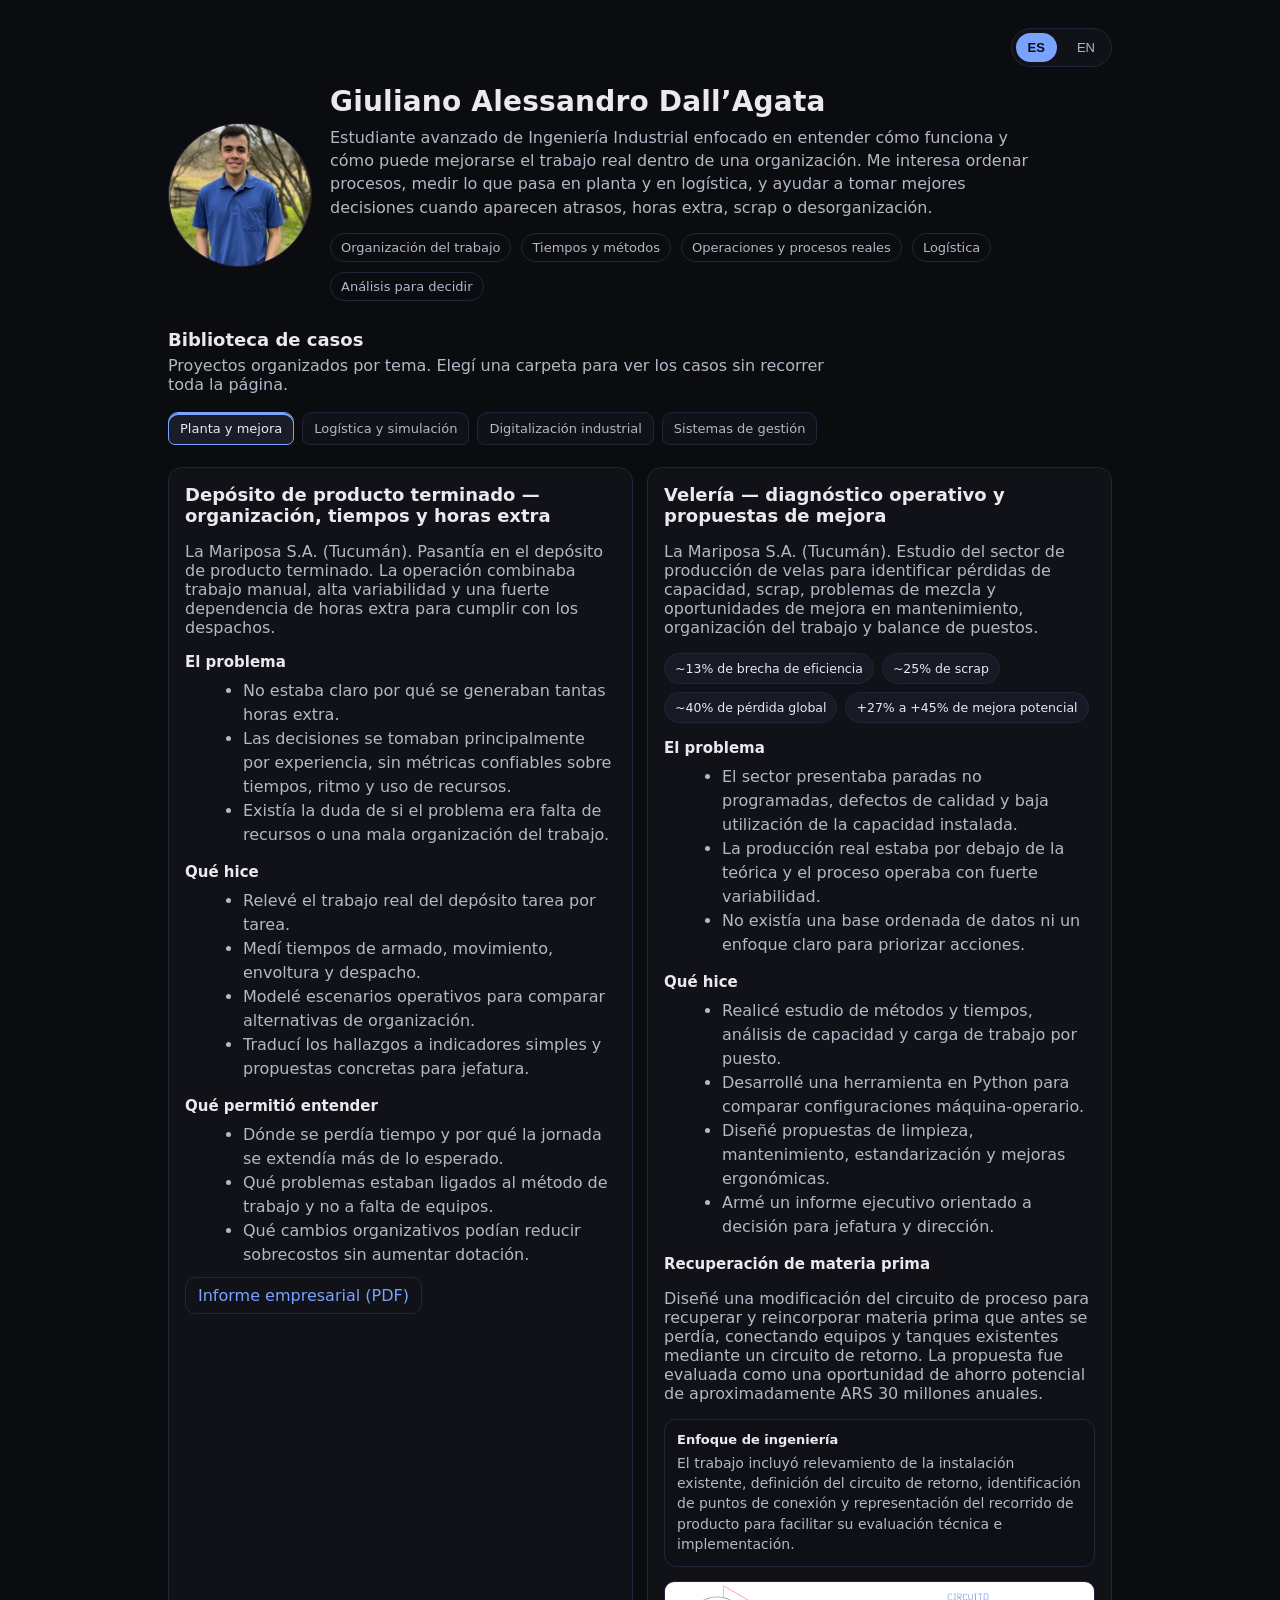
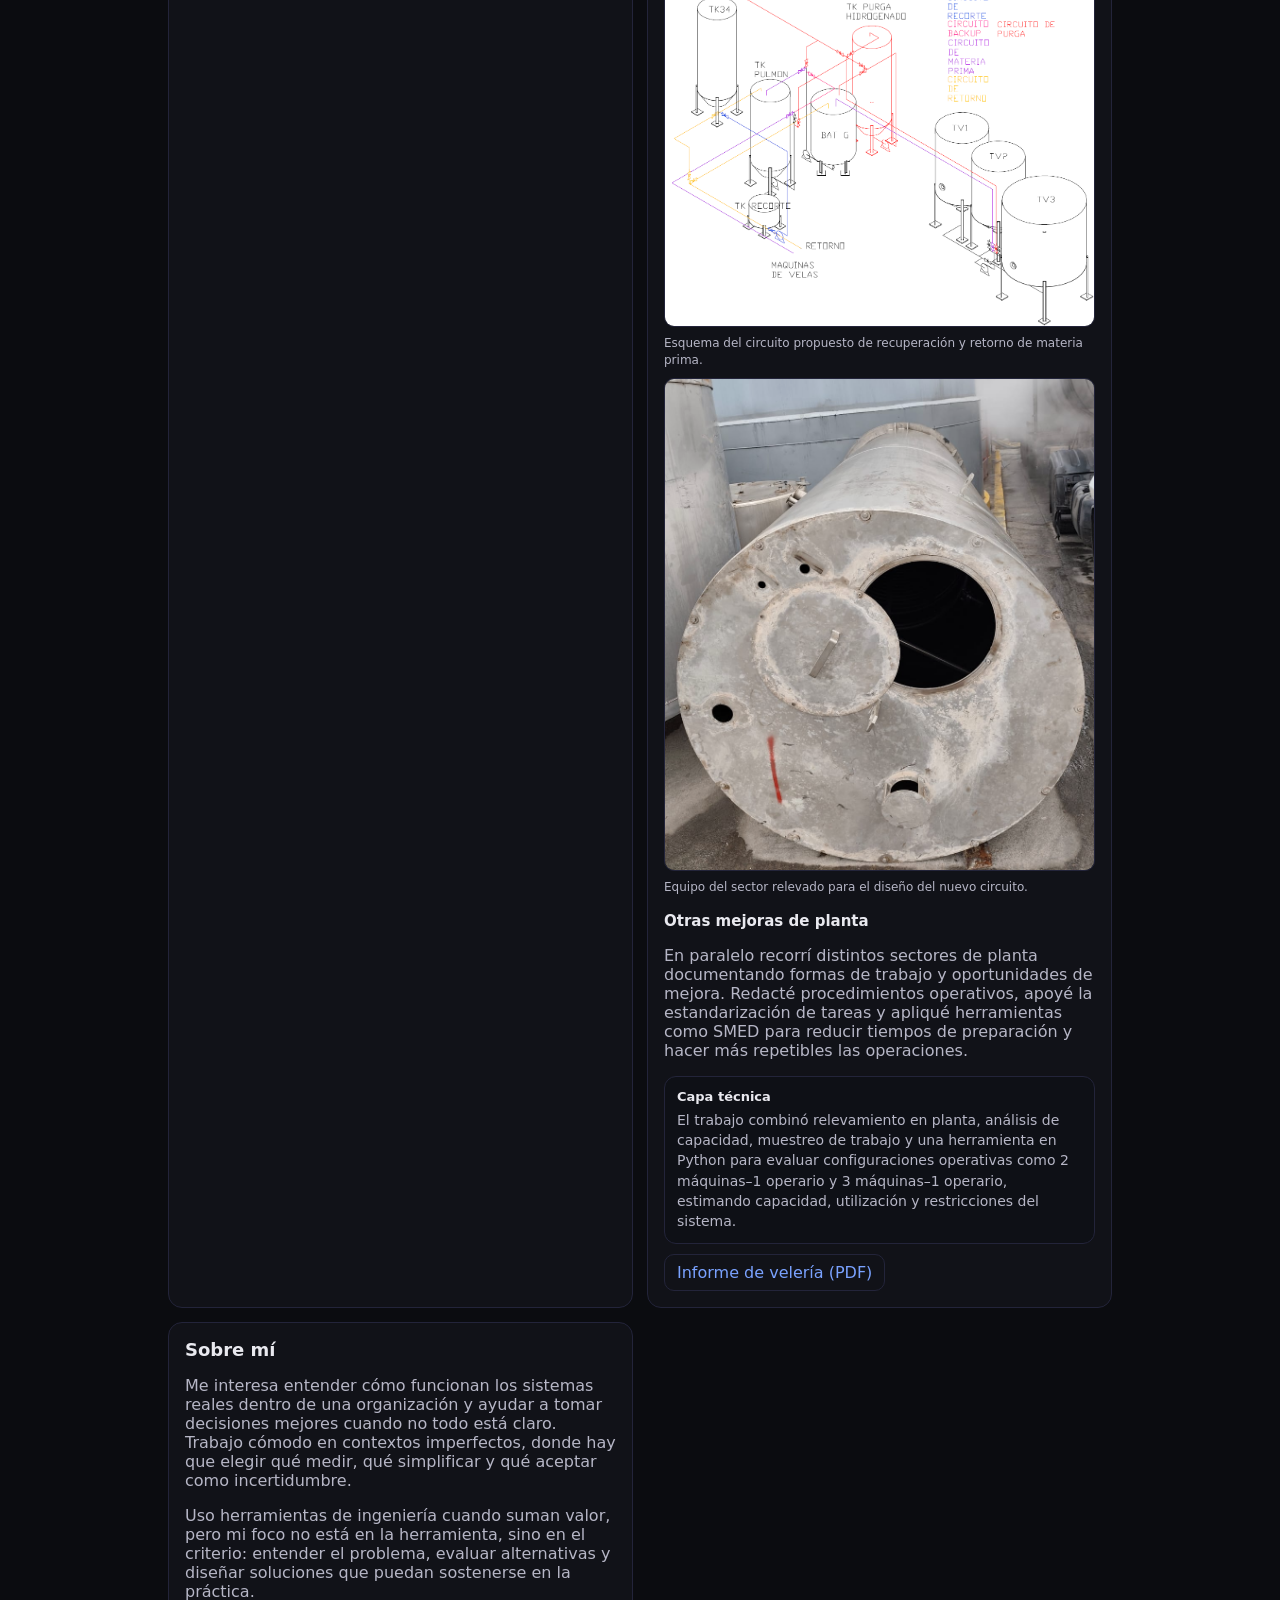
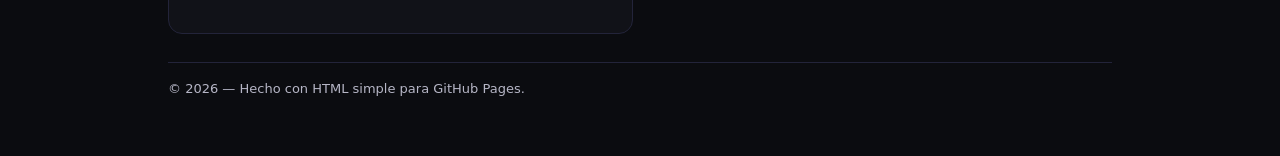
==== index.html @ b286b923 "Organize portfolio into case folders" ====
<!doctype html>
<html lang="es">
<head>
  <meta charset="utf-8" />
  <meta name="viewport" content="width=device-width, initial-scale=1" />
  <title>Giuliano Dall’Agata - Portfolio</title>
  <style>
    :root { --bg:#0b0c10; --card:#111218; --text:#e9e9ef; --muted:#b6b6c6; --accent:#7aa2ff; --line:#23243a; }
    * { box-sizing:border-box; }
    body { margin:0; font-family:ui-sans-serif,system-ui,-apple-system,Segoe UI,Roboto,Arial; background:var(--bg); color:var(--text); }
    a { color:var(--accent); text-decoration:none; } a:hover { text-decoration:underline; }
    .wrap { max-width:980px; margin:0 auto; padding:28px 18px 60px; }
    header { display:flex; gap:18px; align-items:flex-start; justify-content:space-between; flex-wrap:wrap; }
    .topbar { display:flex; justify-content:flex-end; margin-bottom:18px; }
    .lang-switch { display:flex; gap:8px; border:1px solid var(--line); border-radius:999px; padding:4px; background:var(--card); }
    .lang-switch button { border:none; background:transparent; color:var(--muted); padding:7px 12px; border-radius:999px; cursor:pointer; font-size:13px; }
    .lang-switch button.active { background:var(--accent); color:#0b0c10; font-weight:600; }
    .title h1 { margin:0; font-size:28px; letter-spacing:.2px; }
    .title p { margin:8px 0 0; color:var(--muted); max-width:70ch; line-height:1.45; }
    .pillrow { display:flex; gap:10px; flex-wrap:wrap; margin-top:14px; }
    .pill { border:1px solid var(--line); background:transparent; color:var(--muted); padding:6px 10px; border-radius:999px; font-size:13px; }
    .grid { display:grid; grid-template-columns:repeat(12,1fr); gap:14px; margin-top:22px; }
    .card { grid-column:span 12; background:var(--card); border:1px solid var(--line); border-radius:14px; padding:16px; }
    @media (min-width:820px){ .card.half{ grid-column:span 6; } }
    h2 { margin:0 0 10px; font-size:18px; } h3 { margin:16px 0 8px; font-size:15px; color:var(--text); }
    .muted { color:var(--muted); }
    ul { margin:8px 0 0 18px; color:var(--muted); line-height:1.5; }
    .links { display:flex; gap:12px; flex-wrap:wrap; margin-top:10px; }
    .links a { display:inline-block; border:1px solid var(--line); border-radius:10px; padding:8px 12px; text-decoration:none; }
    .links a:hover { background:#171925; text-decoration:none; }
    .kpi-row { display:flex; flex-wrap:wrap; gap:8px; margin-top:12px; margin-bottom:6px; }
    .kpi-chip { border:1px solid var(--line); background:#171925; color:var(--text); border-radius:999px; padding:7px 10px; font-size:12.5px; }
    .tech-box { margin-top:14px; padding:12px; border:1px solid var(--line); border-radius:12px; background:#0e1016; }
    .tech-box strong { display:block; margin-bottom:6px; font-size:13px; }
    .tech-box p { margin:0; color:var(--muted); line-height:1.45; font-size:14px; }
    .architecture { margin-top:12px; padding:10px 12px; border:1px dashed var(--line); border-radius:10px; color:var(--text); line-height:1.5; font-size:13px; overflow-wrap:anywhere; }
    .project-media { margin-top:14px; display:grid; grid-template-columns:1fr; gap:10px; }
    .project-media img { width:100%; display:block; border:1px solid var(--line); border-radius:10px; background:#fff; }
    .project-media .caption { color:var(--muted); font-size:12px; line-height:1.4; margin-top:-2px; }
    .showcase { display:grid; gap:18px; align-items:start; }
    .showcase img { width:100%; display:block; border:1px solid var(--line); border-radius:10px; }
    .showcase p { margin:0; }
    @media (min-width:820px){ .showcase { grid-template-columns:minmax(0, .85fr) minmax(0, 1.15fr); } }
    .case-library { margin-top:28px; }
    .library-header { display:flex; gap:18px; align-items:end; justify-content:space-between; flex-wrap:wrap; margin-bottom:14px; }
    .library-header h2 { margin:0 0 6px; }
    .library-header p { margin:0; max-width:66ch; }
    .folder-tabs { display:flex; gap:8px; flex-wrap:wrap; }
    .folder-tab { border:1px solid var(--line); background:var(--card); color:var(--muted); border-radius:10px 10px 7px 7px; padding:8px 11px; cursor:pointer; font:inherit; font-size:13px; }
    .folder-tab:hover, .folder-tab.active { color:var(--text); background:#1a1c28; border-color:var(--accent); }
    .folder-tab.active { box-shadow:inset 0 2px 0 var(--accent); }
    .case-card[hidden] { display:none; }
    .hr { height:1px; background:var(--line); margin:18px 0; }
    footer { margin-top:28px; color:var(--muted); font-size:13px; }
    .profile { display:flex; gap:18px; align-items:center; }
    .avatar { width:144px; height:144px; border-radius:50%; object-fit:cover; border:1px solid var(--line); flex-shrink:0; margin-top:4px; }
    .lang-content { display:none; } .lang-content.active { display:block; }
  </style>
</head>
<body>
<div class="wrap">
  <div class="topbar"><div class="lang-switch"><button id="btn-es" class="active" type="button">ES</button><button id="btn-en" type="button">EN</button></div></div>

  <div id="content-es" class="lang-content active">
    <header><div class="title profile"><img src="./assets/foto-giuliano.png" alt="Giuliano Dall’Agata" class="avatar" /><div>
      <h1>Giuliano Alessandro Dall’Agata</h1>
      <p>Estudiante avanzado de Ingeniería Industrial enfocado en entender cómo funciona y cómo puede mejorarse el trabajo real dentro de una organización. Me interesa ordenar procesos, medir lo que pasa en planta y en logística, y ayudar a tomar mejores decisiones cuando aparecen atrasos, horas extra, scrap o desorganización.</p>
      <div class="pillrow"><span class="pill">Organización del trabajo</span><span class="pill">Tiempos y métodos</span><span class="pill">Operaciones y procesos reales</span><span class="pill">Logística</span><span class="pill">Análisis para decidir</span></div>
    </div></div></header>

    <section class="case-library" aria-label="Biblioteca de casos">
      <div class="library-header"><div><h2>Biblioteca de casos</h2><p class="muted">Proyectos organizados por tema. Elegí una carpeta para ver los casos sin recorrer toda la página.</p></div><div class="folder-tabs" role="tablist" aria-label="Carpetas de casos"><button class="folder-tab active" type="button" data-folder="planta">Planta y mejora</button><button class="folder-tab" type="button" data-folder="logistica">Logística y simulación</button><button class="folder-tab" type="button" data-folder="digital">Digitalización industrial</button><button class="folder-tab" type="button" data-folder="gestion">Sistemas de gestión</button></div></div>
      <div class="grid">

      <article class="card half case-card" data-folder="planta">
        <h2>Depósito de producto terminado — organización, tiempos y horas extra</h2>
        <p class="muted">La Mariposa S.A. (Tucumán). Pasantía en el depósito de producto terminado. La operación combinaba trabajo manual, alta variabilidad y una fuerte dependencia de horas extra para cumplir con los despachos.</p>
        <h3>El problema</h3><ul><li>No estaba claro por qué se generaban tantas horas extra.</li><li>Las decisiones se tomaban principalmente por experiencia, sin métricas confiables sobre tiempos, ritmo y uso de recursos.</li><li>Existía la duda de si el problema era falta de recursos o una mala organización del trabajo.</li></ul>
        <h3>Qué hice</h3><ul><li>Relevé el trabajo real del depósito tarea por tarea.</li><li>Medí tiempos de armado, movimiento, envoltura y despacho.</li><li>Modelé escenarios operativos para comparar alternativas de organización.</li><li>Traducí los hallazgos a indicadores simples y propuestas concretas para jefatura.</li></ul>
        <h3>Qué permitió entender</h3><ul><li>Dónde se perdía tiempo y por qué la jornada se extendía más de lo esperado.</li><li>Qué problemas estaban ligados al método de trabajo y no a falta de equipos.</li><li>Qué cambios organizativos podían reducir sobrecostos sin aumentar dotación.</li></ul>
        <div class="links"><a href="./assets/informe-deposito-la-mariposa.pdf" target="_blank">Informe empresarial (PDF)</a></div>
      </article>

      <article class="card half case-card" data-folder="planta">
        <h2>Velería — diagnóstico operativo y propuestas de mejora</h2>
        <p class="muted">La Mariposa S.A. (Tucumán). Estudio del sector de producción de velas para identificar pérdidas de capacidad, scrap, problemas de mezcla y oportunidades de mejora en mantenimiento, organización del trabajo y balance de puestos.</p>
        <div class="kpi-row"><span class="kpi-chip">~13% de brecha de eficiencia</span><span class="kpi-chip">~25% de scrap</span><span class="kpi-chip">~40% de pérdida global</span><span class="kpi-chip">+27% a +45% de mejora potencial</span></div>
        <h3>El problema</h3><ul><li>El sector presentaba paradas no programadas, defectos de calidad y baja utilización de la capacidad instalada.</li><li>La producción real estaba por debajo de la teórica y el proceso operaba con fuerte variabilidad.</li><li>No existía una base ordenada de datos ni un enfoque claro para priorizar acciones.</li></ul>
        <h3>Qué hice</h3><ul><li>Realicé estudio de métodos y tiempos, análisis de capacidad y carga de trabajo por puesto.</li><li>Desarrollé una herramienta en Python para comparar configuraciones máquina-operario.</li><li>Diseñé propuestas de limpieza, mantenimiento, estandarización y mejoras ergonómicas.</li><li>Armé un informe ejecutivo orientado a decisión para jefatura y dirección.</li></ul>

        <h3>Recuperación de materia prima</h3>
        <p class="muted">Diseñé una modificación del circuito de proceso para recuperar y reincorporar materia prima que antes se perdía, conectando equipos y tanques existentes mediante un circuito de retorno. La propuesta fue evaluada como una oportunidad de ahorro potencial de aproximadamente ARS 30 millones anuales.</p>
        <div class="tech-box"><strong>Enfoque de ingeniería</strong><p>El trabajo incluyó relevamiento de la instalación existente, definición del circuito de retorno, identificación de puntos de conexión y representación del recorrido de producto para facilitar su evaluación técnica e implementación.</p></div>
        <div class="project-media">
          <img src="./assets/circuito-recuperacion-veleria.png" alt="Diagrama del circuito de recuperación de materia prima en velería" />
          <div class="caption">Esquema del circuito propuesto de recuperación y retorno de materia prima.</div>
          <img src="./assets/tanque-recuperacion-veleria.png" alt="Tanque del sector de velería considerado en el circuito de recuperación" />
          <div class="caption">Equipo del sector relevado para el diseño del nuevo circuito.</div>
        </div>

        <h3>Otras mejoras de planta</h3>
        <p class="muted">En paralelo recorrí distintos sectores de planta documentando formas de trabajo y oportunidades de mejora. Redacté procedimientos operativos, apoyé la estandarización de tareas y apliqué herramientas como SMED para reducir tiempos de preparación y hacer más repetibles las operaciones.</p>

        <div class="tech-box"><strong>Capa técnica</strong><p>El trabajo combinó relevamiento en planta, análisis de capacidad, muestreo de trabajo y una herramienta en Python para evaluar configuraciones operativas como 2 máquinas–1 operario y 3 máquinas–1 operario, estimando capacidad, utilización y restricciones del sistema.</p></div>
        <div class="links"><a href="./assets/informe-veleria-la-mariposa.pdf" target="_blank">Informe de velería (PDF)</a></div>
      </article>

      <article class="card half case-card" data-folder="logistica" hidden>
        <h2>Proyecto de graduación — simulación y mejora del depósito</h2>
        <p class="muted">Tesis de Ingeniería Industrial centrada en el modelado del armado y despacho de pedidos, optimización del layout de picking y evaluación de propuestas mediante simulación.</p>
        <h3>Qué desarrollé</h3><ul><li>Estudio de tiempos y modelado de procesos de picking, envoltura, despacho y recepción.</li><li>Optimización del layout de picking mediante recocido simulado.</li><li>Simulación de armado y despacho para evaluar horas extra, cuellos de botella y escenarios de mejora.</li></ul>
        <h3>Resultados principales</h3><ul><li>Reducción simulada del 42,9% en el costo anual asociado a horas extra.</li><li>Baja del promedio diario de horas extra de 0,95 a 0,55 h/día.</li><li>Mejora del 11,5% en el tiempo promedio total de armado por pallet.</li></ul>
        <div class="links"><a href="./assets/tesis-deposito.pdf" target="_blank">Proyecto de graduación (PDF)</a></div>
      </article>

      <article class="card half case-card" data-folder="digital" hidden>
        <h2>Automatización industrial — arquitectura IIoT con LoRaWAN</h2>
        <p class="muted">La Mariposa S.A. (Tucumán). Diseño de una arquitectura para automatizar la adquisición de datos de producción e inventarios y conectarlos con los sistemas de gestión de la empresa.</p>
        <h3>El problema</h3><ul><li>El conteo de producción, el nivel de tanques y el consumo de fluidos se registraban de forma manual.</li><li>No existía una arquitectura común para llevar datos desde la instrumentación de planta hasta el ERP.</li></ul>
        <h3>Qué hice</h3><ul><li>Diseñé la arquitectura de extremo a extremo, desde sensores de campo hasta ERP y dashboards.</li><li>Definí sensores de nivel por radar, conteo óptico y caudal, junto con interfaces NPN y RS-485/Modbus.</li><li>Especifiqué nodos LoRaWAN AU915, gateway, servidor ChirpStack, MQTT, Node-RED y entrega mediante API REST.</li><li>Elaboré requisitos técnicos, criterios de compatibilidad y un procedimiento de puesta en marcha para futuras adquisiciones e instalación.</li></ul>
        <div class="architecture"><strong>Arquitectura:</strong> Sensores → nodos LoRaWAN AU915 → gateway → ChirpStack → MQTT → Node-RED → API REST → ERP / dashboards</div>
        <div class="tech-box"><strong>Estado del proyecto</strong><p>Diseño y documentación de ingeniería. La arquitectura fue desarrollada y especificada, pero no llegó a desplegarse físicamente durante mi participación.</p></div>
      </article>

      <article class="card case-card" data-folder="gestion" hidden>
        <div class="showcase">
          <div><h2>Implementación integral de Odoo</h2><p class="muted">Implementación de Odoo para centralizar la gestión operativa y comercial de una empresa, conectando procesos que antes se seguían de forma dispersa.</p><h3>Alcance de la implementación</h3><ul><li>Configuración y adaptación de los módulos necesarios para acompañar el flujo de trabajo de la empresa.</li><li>Organización de proyectos, tareas, documentación, aprobaciones, compras y seguimiento comercial en un mismo sistema.</li><li>Definición de etapas y vistas para dar visibilidad al estado de cada proceso y facilitar la coordinación.</li></ul><div class="tech-box"><strong>Ejemplo mostrado</strong><p>Módulo de Proyectos: tablero Kanban para seguir el avance de una obra desde la documentación técnica y las aprobaciones hasta la preparación de compras.</p></div></div>
          <div><img src="./assets/tablero-gestion-proyectos.jpeg" alt="Módulo de Proyectos de una implementación integral de Odoo, con tablero Kanban para el seguimiento de una obra" /><div class="caption">Ejemplo de uno de los módulos configurados dentro de la implementación integral de Odoo.</div></div>
        </div>
      </article>

      <article class="card half"><h2>Sobre mí</h2><p class="muted">Me interesa entender cómo funcionan los sistemas reales dentro de una organización y ayudar a tomar decisiones mejores cuando no todo está claro. Trabajo cómodo en contextos imperfectos, donde hay que elegir qué medir, qué simplificar y qué aceptar como incertidumbre.</p><p class="muted">Uso herramientas de ingeniería cuando suman valor, pero mi foco no está en la herramienta, sino en el criterio: entender el problema, evaluar alternativas y diseñar soluciones que puedan sostenerse en la práctica.</p></article>
      </div>
    </section>
  </div>

  <div id="content-en" class="lang-content">
    <header><div class="title profile"><img src="./assets/foto-giuliano.png" alt="Giuliano Dall’Agata" class="avatar" /><div>
      <h1>Giuliano Alessandro Dall’Agata</h1>
      <p>Final-year Industrial Engineering student focused on understanding how real work operates inside organizations and how it can be improved. I am interested in structuring processes, measuring what actually happens in plant and logistics environments, and supporting better decisions when delays, overtime, scrap, or disorder appear.</p>
      <div class="pillrow"><span class="pill">Work organization</span><span class="pill">Time and motion studies</span><span class="pill">Real operations and processes</span><span class="pill">Logistics</span><span class="pill">Decision-oriented analysis</span></div>
    </div></div></header>

    <section class="case-library" aria-label="Case library">
      <div class="library-header"><div><h2>Case library</h2><p class="muted">Projects organized by topic. Choose a folder to view relevant cases without scrolling through the whole page.</p></div><div class="folder-tabs" role="tablist" aria-label="Case folders"><button class="folder-tab active" type="button" data-folder="planta">Plant improvement</button><button class="folder-tab" type="button" data-folder="logistica">Logistics &amp; simulation</button><button class="folder-tab" type="button" data-folder="digital">Industrial digitalization</button><button class="folder-tab" type="button" data-folder="gestion">Management systems</button></div></div>
      <div class="grid">

      <article class="card half case-card" data-folder="planta">
        <h2>Finished goods warehouse — organization, lead times, and overtime</h2><p class="muted">La Mariposa S.A. (Tucumán, Argentina). Internship in the finished goods warehouse. The operation combined manual work, high variability, and a strong dependence on overtime to meet dispatch requirements.</p>
        <h3>The problem</h3><ul><li>It was unclear why overtime was being generated so frequently.</li><li>Decisions were mostly based on experience, without reliable metrics on cycle times, pace, or resource use.</li><li>There was uncertainty about whether the issue was lack of resources or poor work organization.</li></ul>
        <h3>What I did</h3><ul><li>Mapped the actual workflow of the warehouse task by task.</li><li>Measured picking, movement, wrapping, and dispatch times.</li><li>Modeled operational scenarios to compare alternative ways of organizing work.</li><li>Translated the findings into simple indicators and practical recommendations for management.</li></ul>
        <h3>What it helped explain</h3><ul><li>Where time was being lost and why the shift extended beyond regular hours.</li><li>Which issues were related to the work method rather than lack of equipment.</li><li>Which organizational changes could reduce extra costs without increasing headcount.</li></ul>
        <div class="links"><a href="./assets/informe-deposito-la-mariposa.pdf" target="_blank">Business report (PDF, Spanish)</a></div>
      </article>

      <article class="card half case-card" data-folder="planta">
        <h2>Candle production area — operational diagnosis and improvement proposals</h2><p class="muted">La Mariposa S.A. (Tucumán, Argentina). Study of the candle production area to identify capacity losses, scrap, mixture-related issues, and opportunities for improvement in maintenance, work organization, and line balance.</p>
        <div class="kpi-row"><span class="kpi-chip">~13% efficiency gap</span><span class="kpi-chip">~25% scrap</span><span class="kpi-chip">~40% global capacity loss</span><span class="kpi-chip">+27% to +45% improvement potential</span></div>
        <h3>The problem</h3><ul><li>The area showed unplanned downtime, quality defects, and low use of installed capacity.</li><li>Actual production was below theoretical output and the process operated with high variability.</li><li>There was no structured data baseline or clear prioritization of actions.</li></ul>
        <h3>What I did</h3><ul><li>Performed time and motion studies, capacity analysis, and workload analysis by workstation.</li><li>Built a Python tool to compare machine-operator configurations.</li><li>Designed maintenance, cleaning, standardization, and ergonomic improvement proposals.</li><li>Prepared a management-oriented executive report to support decision-making.</li></ul>

        <h3>Raw-material recovery</h3>
        <p class="muted">Designed a process-circuit modification to recover and reincorporate raw material that was previously lost, connecting existing equipment and tanks through a return loop. The proposal was evaluated as an opportunity with approximately ARS 30 million in potential annual savings.</p>
        <div class="tech-box"><strong>Engineering approach</strong><p>The work included surveying the existing installation, defining the return circuit, identifying connection points, and mapping the product route to support technical evaluation and future implementation.</p></div>
        <div class="project-media">
          <img src="./assets/circuito-recuperacion-veleria.png" alt="Raw-material recovery circuit diagram" />
          <div class="caption">Proposed raw-material recovery and return circuit.</div>
          <img src="./assets/tanque-recuperacion-veleria.png" alt="Candle production area tank included in the recovery-circuit study" />
          <div class="caption">Plant equipment surveyed as part of the circuit design.</div>
        </div>

        <h3>Other plant improvements</h3>
        <p class="muted">In parallel, I worked across several plant areas documenting work methods and identifying improvement opportunities. I wrote operating procedures, supported task standardization, and applied tools such as SMED to reduce setup time and improve process repeatability.</p>

        <div class="tech-box"><strong>Technical layer</strong><p>The project combined field observation, capacity analysis, work sampling, and a Python tool to evaluate machine-operator configurations such as 2 machines–1 operator and 3 machines–1 operator, estimating throughput, utilization, and operational constraints.</p></div>
        <div class="links"><a href="./assets/informe-veleria-la-mariposa.pdf" target="_blank">Candle production report (PDF, Spanish)</a></div>
      </article>

      <article class="card half case-card" data-folder="logistica" hidden>
        <h2>Graduation project — simulation and warehouse improvement</h2><p class="muted">Industrial Engineering thesis focused on order picking and dispatch modeling, picking-layout optimization, and scenario evaluation through simulation.</p>
        <h3>What I developed</h3><ul><li>Time studies and process modeling for picking, wrapping, dispatch, and inbound flow.</li><li>Picking-layout optimization through simulated annealing.</li><li>Simulation of order preparation and dispatch to evaluate overtime, bottlenecks, and improvement scenarios.</li></ul>
        <h3>Main results</h3><ul><li>Simulated 42.9% reduction in annual overtime-related cost.</li><li>Reduction of average daily overtime from 0.95 to 0.55 hours/day.</li><li>11.5% improvement in average order-preparation time per pallet.</li></ul>
        <div class="links"><a href="./assets/tesis-deposito.pdf" target="_blank">Graduation project (PDF, Spanish)</a></div>
      </article>

      <article class="card half case-card" data-folder="digital" hidden>
        <h2>Industrial automation — IIoT architecture with LoRaWAN</h2>
        <p class="muted">La Mariposa S.A. (Tucumán, Argentina). Design of an architecture to automate production and inventory data acquisition and connect plant instrumentation with the company’s management systems.</p>
        <h3>The problem</h3><ul><li>Production counts, tank levels, and fluid consumption were recorded manually.</li><li>There was no common architecture to move data from field instrumentation to the ERP.</li></ul>
        <h3>What I did</h3><ul><li>Designed the end-to-end architecture from field sensors to ERP and dashboards.</li><li>Defined radar level, optical counting, and flow sensors together with NPN and RS-485/Modbus interfaces.</li><li>Specified AU915 LoRaWAN nodes, gateway, ChirpStack network server, MQTT, Node-RED, and REST API delivery.</li><li>Prepared technical requirements, compatibility criteria, and a commissioning procedure for future procurement and installation.</li></ul>
        <div class="architecture"><strong>Architecture:</strong> Sensors → AU915 LoRaWAN nodes → gateway → ChirpStack → MQTT → Node-RED → REST API → ERP / dashboards</div>
        <div class="tech-box"><strong>Project status</strong><p>Engineering design and documentation. The architecture was developed and specified, but it was not physically deployed during my participation.</p></div>
      </article>

      <article class="card case-card" data-folder="gestion" hidden>
        <div class="showcase">
          <div><h2>End-to-end Odoo implementation</h2><p class="muted">Odoo implementation to centralize a company’s operational and commercial management, connecting processes that had previously been followed separately.</p><h3>Implementation scope</h3><ul><li>Configuration and adaptation of the modules needed to support the company’s workflow.</li><li>Project, task, documentation, approval, purchasing, and commercial follow-up management in one system.</li><li>Definition of stages and views to make process status visible and improve coordination.</li></ul><div class="tech-box"><strong>Example shown</strong><p>Projects module: Kanban board to follow a construction project from technical documentation and approvals to procurement preparation.</p></div></div>
          <div><img src="./assets/tablero-gestion-proyectos.jpeg" alt="Projects module within an end-to-end Odoo implementation, showing a Kanban board for construction tracking" /><div class="caption">Example of one of the modules configured as part of the end-to-end Odoo implementation.</div></div>
        </div>
      </article>

      <article class="card half"><h2>About me</h2><p class="muted">I am interested in understanding how real systems work inside organizations and in helping make better decisions when not everything is clear. I work comfortably in imperfect environments, where it is necessary to decide what to measure, what to simplify, and what uncertainty must be accepted.</p><p class="muted">I use engineering tools when they add value, but my focus is not the tool itself. It is judgment: understanding the problem, evaluating alternatives, and designing solutions that can actually be sustained in practice.</p></article>
      </div>
    </section>
  </div>

  <footer><div class="hr"></div><div>© <span id="y"></span> — Hecho con HTML simple para GitHub Pages.</div></footer>
</div>
<script>
  const btnEs=document.getElementById("btn-es"), btnEn=document.getElementById("btn-en"), contentEs=document.getElementById("content-es"), contentEn=document.getElementById("content-en");
  function setLanguage(lang){ const isSpanish=lang==="es"; contentEs.classList.toggle("active",isSpanish); contentEn.classList.toggle("active",!isSpanish); btnEs.classList.toggle("active",isSpanish); btnEn.classList.toggle("active",!isSpanish); document.documentElement.lang=lang; localStorage.setItem("portfolio-lang",lang); }
  document.querySelectorAll(".folder-tab").forEach(button=>button.addEventListener("click",()=>{ const library=button.closest(".case-library"), folder=button.dataset.folder; library.querySelectorAll(".folder-tab").forEach(tab=>tab.classList.toggle("active",tab===button)); library.querySelectorAll(".case-card").forEach(card=>card.hidden=card.dataset.folder!==folder); }));
  btnEs.addEventListener("click",()=>setLanguage("es")); btnEn.addEventListener("click",()=>setLanguage("en")); setLanguage(localStorage.getItem("portfolio-lang")||"es"); document.getElementById("y").textContent=new Date().getFullYear();
</script>
</body>
</html>
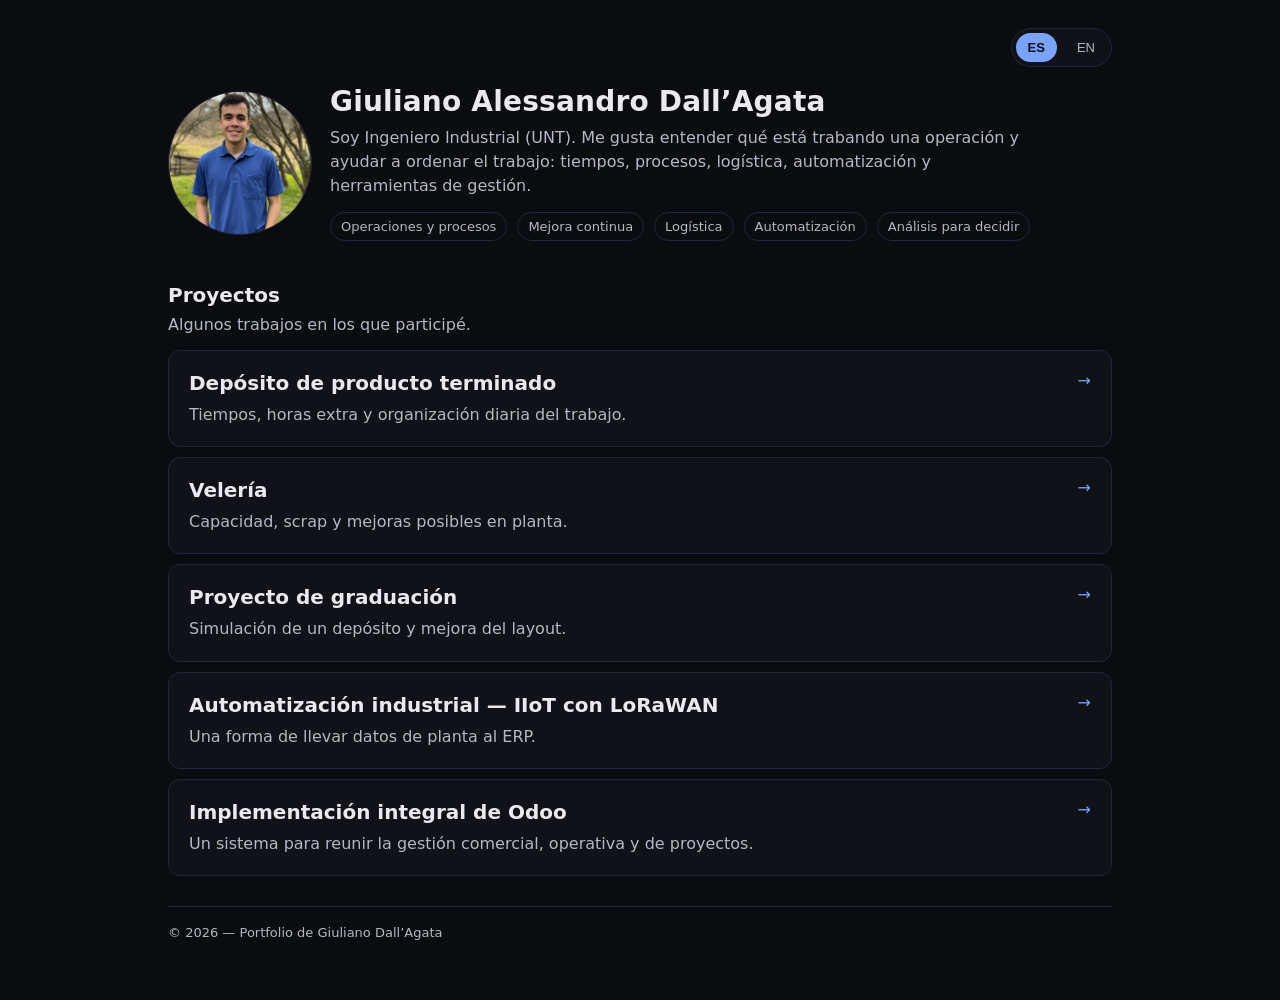
==== commit 12d87152: "Split portfolio into individual project pages" ====
--- a/index.html
+++ b/index.html
@@ -6,211 +6,43 @@
   <title>Giuliano Dall’Agata - Portfolio</title>
   <style>
     :root { --bg:#0b0c10; --card:#111218; --text:#e9e9ef; --muted:#b6b6c6; --accent:#7aa2ff; --line:#23243a; }
-    * { box-sizing:border-box; }
-    body { margin:0; font-family:ui-sans-serif,system-ui,-apple-system,Segoe UI,Roboto,Arial; background:var(--bg); color:var(--text); }
-    a { color:var(--accent); text-decoration:none; } a:hover { text-decoration:underline; }
-    .wrap { max-width:980px; margin:0 auto; padding:28px 18px 60px; }
-    header { display:flex; gap:18px; align-items:flex-start; justify-content:space-between; flex-wrap:wrap; }
-    .topbar { display:flex; justify-content:flex-end; margin-bottom:18px; }
+    * { box-sizing:border-box; } body { margin:0; font-family:ui-sans-serif,system-ui,-apple-system,Segoe UI,Roboto,Arial; background:var(--bg); color:var(--text); }
+    .wrap { max-width:980px; margin:0 auto; padding:28px 18px 60px; } .topbar { display:flex; justify-content:flex-end; margin-bottom:18px; }
     .lang-switch { display:flex; gap:8px; border:1px solid var(--line); border-radius:999px; padding:4px; background:var(--card); }
-    .lang-switch button { border:none; background:transparent; color:var(--muted); padding:7px 12px; border-radius:999px; cursor:pointer; font-size:13px; }
-    .lang-switch button.active { background:var(--accent); color:#0b0c10; font-weight:600; }
-    .title h1 { margin:0; font-size:28px; letter-spacing:.2px; }
-    .title p { margin:8px 0 0; color:var(--muted); max-width:70ch; line-height:1.45; }
-    .pillrow { display:flex; gap:10px; flex-wrap:wrap; margin-top:14px; }
-    .pill { border:1px solid var(--line); background:transparent; color:var(--muted); padding:6px 10px; border-radius:999px; font-size:13px; }
-    .grid { display:grid; grid-template-columns:repeat(12,1fr); gap:14px; margin-top:22px; }
-    .card { grid-column:span 12; background:var(--card); border:1px solid var(--line); border-radius:14px; padding:16px; }
-    @media (min-width:820px){ .card.half{ grid-column:span 6; } }
-    h2 { margin:0 0 10px; font-size:18px; } h3 { margin:16px 0 8px; font-size:15px; color:var(--text); }
-    .muted { color:var(--muted); }
-    ul { margin:8px 0 0 18px; color:var(--muted); line-height:1.5; }
-    .links { display:flex; gap:12px; flex-wrap:wrap; margin-top:10px; }
-    .links a { display:inline-block; border:1px solid var(--line); border-radius:10px; padding:8px 12px; text-decoration:none; }
-    .links a:hover { background:#171925; text-decoration:none; }
-    .kpi-row { display:flex; flex-wrap:wrap; gap:8px; margin-top:12px; margin-bottom:6px; }
-    .kpi-chip { border:1px solid var(--line); background:#171925; color:var(--text); border-radius:999px; padding:7px 10px; font-size:12.5px; }
-    .tech-box { margin-top:14px; padding:12px; border:1px solid var(--line); border-radius:12px; background:#0e1016; }
-    .tech-box strong { display:block; margin-bottom:6px; font-size:13px; }
-    .tech-box p { margin:0; color:var(--muted); line-height:1.45; font-size:14px; }
-    .architecture { margin-top:12px; padding:10px 12px; border:1px dashed var(--line); border-radius:10px; color:var(--text); line-height:1.5; font-size:13px; overflow-wrap:anywhere; }
-    .project-media { margin-top:14px; display:grid; grid-template-columns:1fr; gap:10px; }
-    .project-media img { width:100%; display:block; border:1px solid var(--line); border-radius:10px; background:#fff; }
-    .project-media .caption { color:var(--muted); font-size:12px; line-height:1.4; margin-top:-2px; }
-    .showcase { display:grid; gap:18px; align-items:start; }
-    .showcase img { width:100%; display:block; border:1px solid var(--line); border-radius:10px; }
-    .showcase p { margin:0; }
-    @media (min-width:820px){ .showcase { grid-template-columns:minmax(0, .85fr) minmax(0, 1.15fr); } }
-    .case-library { margin-top:28px; }
-    .library-header { display:flex; gap:18px; align-items:end; justify-content:space-between; flex-wrap:wrap; margin-bottom:14px; }
-    .library-header h2 { margin:0 0 6px; }
-    .library-header p { margin:0; max-width:66ch; }
-    .folder-tabs { display:flex; gap:8px; flex-wrap:wrap; }
-    .folder-tab { border:1px solid var(--line); background:var(--card); color:var(--muted); border-radius:10px 10px 7px 7px; padding:8px 11px; cursor:pointer; font:inherit; font-size:13px; }
-    .folder-tab:hover, .folder-tab.active { color:var(--text); background:#1a1c28; border-color:var(--accent); }
-    .folder-tab.active { box-shadow:inset 0 2px 0 var(--accent); }
-    .case-card[hidden] { display:none; }
-    .hr { height:1px; background:var(--line); margin:18px 0; }
-    footer { margin-top:28px; color:var(--muted); font-size:13px; }
-    .profile { display:flex; gap:18px; align-items:center; }
-    .avatar { width:144px; height:144px; border-radius:50%; object-fit:cover; border:1px solid var(--line); flex-shrink:0; margin-top:4px; }
-    .lang-content { display:none; } .lang-content.active { display:block; }
+    .lang-switch button { border:none; background:transparent; color:var(--muted); padding:7px 12px; border-radius:999px; cursor:pointer; font-size:13px; }.lang-switch button.active { background:var(--accent); color:#0b0c10; font-weight:600; }
+    .profile { display:flex; gap:18px; align-items:center; }.avatar { width:144px; height:144px; border-radius:50%; object-fit:cover; border:1px solid var(--line); flex-shrink:0; }
+    h1 { margin:0; font-size:28px; letter-spacing:.2px; } .intro { margin:8px 0 0; color:var(--muted); max-width:70ch; line-height:1.5; }
+    .pillrow { display:flex; gap:10px; flex-wrap:wrap; margin-top:14px; }.pill { border:1px solid var(--line); color:var(--muted); padding:6px 10px; border-radius:999px; font-size:13px; }
+    .projects { margin-top:42px; }.projects h2 { margin:0 0 8px; font-size:20px; }.projects > p { margin:0 0 16px; color:var(--muted); }
+    .project-list { display:grid; gap:10px; }.project-link { display:block; padding:20px; border:1px solid var(--line); border-radius:12px; background:var(--card); color:var(--text); text-decoration:none; transition:background .15s,border-color .15s,transform .15s; }
+    .project-link:hover { background:#171925; border-color:var(--accent); transform:translateY(-1px); }.project-link h3 { margin:0; font-size:20px; line-height:1.25; }.project-link p { margin:7px 0 0; color:var(--muted); line-height:1.45; }.arrow { color:var(--accent); float:right; margin-left:16px; }
+    .lang-content { display:none; }.lang-content.active { display:block; } footer { margin-top:30px; color:var(--muted); font-size:13px; border-top:1px solid var(--line); padding-top:18px; }
+    @media (max-width:620px){ .profile { align-items:flex-start; }.avatar { width:90px; height:90px; } h1 { font-size:24px; }.project-link h3 { font-size:18px; } }
   </style>
 </head>
-<body>
-<div class="wrap">
+<body><div class="wrap">
   <div class="topbar"><div class="lang-switch"><button id="btn-es" class="active" type="button">ES</button><button id="btn-en" type="button">EN</button></div></div>
-
-  <div id="content-es" class="lang-content active">
-    <header><div class="title profile"><img src="./assets/foto-giuliano.png" alt="Giuliano Dall’Agata" class="avatar" /><div>
-      <h1>Giuliano Alessandro Dall’Agata</h1>
-      <p>Estudiante avanzado de Ingeniería Industrial enfocado en entender cómo funciona y cómo puede mejorarse el trabajo real dentro de una organización. Me interesa ordenar procesos, medir lo que pasa en planta y en logística, y ayudar a tomar mejores decisiones cuando aparecen atrasos, horas extra, scrap o desorganización.</p>
-      <div class="pillrow"><span class="pill">Organización del trabajo</span><span class="pill">Tiempos y métodos</span><span class="pill">Operaciones y procesos reales</span><span class="pill">Logística</span><span class="pill">Análisis para decidir</span></div>
-    </div></div></header>
-
-    <section class="case-library" aria-label="Biblioteca de casos">
-      <div class="library-header"><div><h2>Biblioteca de casos</h2><p class="muted">Proyectos organizados por tema. Elegí una carpeta para ver los casos sin recorrer toda la página.</p></div><div class="folder-tabs" role="tablist" aria-label="Carpetas de casos"><button class="folder-tab active" type="button" data-folder="planta">Planta y mejora</button><button class="folder-tab" type="button" data-folder="logistica">Logística y simulación</button><button class="folder-tab" type="button" data-folder="digital">Digitalización industrial</button><button class="folder-tab" type="button" data-folder="gestion">Sistemas de gestión</button></div></div>
-      <div class="grid">
-
-      <article class="card half case-card" data-folder="planta">
-        <h2>Depósito de producto terminado — organización, tiempos y horas extra</h2>
-        <p class="muted">La Mariposa S.A. (Tucumán). Pasantía en el depósito de producto terminado. La operación combinaba trabajo manual, alta variabilidad y una fuerte dependencia de horas extra para cumplir con los despachos.</p>
-        <h3>El problema</h3><ul><li>No estaba claro por qué se generaban tantas horas extra.</li><li>Las decisiones se tomaban principalmente por experiencia, sin métricas confiables sobre tiempos, ritmo y uso de recursos.</li><li>Existía la duda de si el problema era falta de recursos o una mala organización del trabajo.</li></ul>
-        <h3>Qué hice</h3><ul><li>Relevé el trabajo real del depósito tarea por tarea.</li><li>Medí tiempos de armado, movimiento, envoltura y despacho.</li><li>Modelé escenarios operativos para comparar alternativas de organización.</li><li>Traducí los hallazgos a indicadores simples y propuestas concretas para jefatura.</li></ul>
-        <h3>Qué permitió entender</h3><ul><li>Dónde se perdía tiempo y por qué la jornada se extendía más de lo esperado.</li><li>Qué problemas estaban ligados al método de trabajo y no a falta de equipos.</li><li>Qué cambios organizativos podían reducir sobrecostos sin aumentar dotación.</li></ul>
-        <div class="links"><a href="./assets/informe-deposito-la-mariposa.pdf" target="_blank">Informe empresarial (PDF)</a></div>
-      </article>
-
-      <article class="card half case-card" data-folder="planta">
-        <h2>Velería — diagnóstico operativo y propuestas de mejora</h2>
-        <p class="muted">La Mariposa S.A. (Tucumán). Estudio del sector de producción de velas para identificar pérdidas de capacidad, scrap, problemas de mezcla y oportunidades de mejora en mantenimiento, organización del trabajo y balance de puestos.</p>
-        <div class="kpi-row"><span class="kpi-chip">~13% de brecha de eficiencia</span><span class="kpi-chip">~25% de scrap</span><span class="kpi-chip">~40% de pérdida global</span><span class="kpi-chip">+27% a +45% de mejora potencial</span></div>
-        <h3>El problema</h3><ul><li>El sector presentaba paradas no programadas, defectos de calidad y baja utilización de la capacidad instalada.</li><li>La producción real estaba por debajo de la teórica y el proceso operaba con fuerte variabilidad.</li><li>No existía una base ordenada de datos ni un enfoque claro para priorizar acciones.</li></ul>
-        <h3>Qué hice</h3><ul><li>Realicé estudio de métodos y tiempos, análisis de capacidad y carga de trabajo por puesto.</li><li>Desarrollé una herramienta en Python para comparar configuraciones máquina-operario.</li><li>Diseñé propuestas de limpieza, mantenimiento, estandarización y mejoras ergonómicas.</li><li>Armé un informe ejecutivo orientado a decisión para jefatura y dirección.</li></ul>
-
-        <h3>Recuperación de materia prima</h3>
-        <p class="muted">Diseñé una modificación del circuito de proceso para recuperar y reincorporar materia prima que antes se perdía, conectando equipos y tanques existentes mediante un circuito de retorno. La propuesta fue evaluada como una oportunidad de ahorro potencial de aproximadamente ARS 30 millones anuales.</p>
-        <div class="tech-box"><strong>Enfoque de ingeniería</strong><p>El trabajo incluyó relevamiento de la instalación existente, definición del circuito de retorno, identificación de puntos de conexión y representación del recorrido de producto para facilitar su evaluación técnica e implementación.</p></div>
-        <div class="project-media">
-          <img src="./assets/circuito-recuperacion-veleria.png" alt="Diagrama del circuito de recuperación de materia prima en velería" />
-          <div class="caption">Esquema del circuito propuesto de recuperación y retorno de materia prima.</div>
-          <img src="./assets/tanque-recuperacion-veleria.png" alt="Tanque del sector de velería considerado en el circuito de recuperación" />
-          <div class="caption">Equipo del sector relevado para el diseño del nuevo circuito.</div>
-        </div>
-
-        <h3>Otras mejoras de planta</h3>
-        <p class="muted">En paralelo recorrí distintos sectores de planta documentando formas de trabajo y oportunidades de mejora. Redacté procedimientos operativos, apoyé la estandarización de tareas y apliqué herramientas como SMED para reducir tiempos de preparación y hacer más repetibles las operaciones.</p>
-
-        <div class="tech-box"><strong>Capa técnica</strong><p>El trabajo combinó relevamiento en planta, análisis de capacidad, muestreo de trabajo y una herramienta en Python para evaluar configuraciones operativas como 2 máquinas–1 operario y 3 máquinas–1 operario, estimando capacidad, utilización y restricciones del sistema.</p></div>
-        <div class="links"><a href="./assets/informe-veleria-la-mariposa.pdf" target="_blank">Informe de velería (PDF)</a></div>
-      </article>
-
-      <article class="card half case-card" data-folder="logistica" hidden>
-        <h2>Proyecto de graduación — simulación y mejora del depósito</h2>
-        <p class="muted">Tesis de Ingeniería Industrial centrada en el modelado del armado y despacho de pedidos, optimización del layout de picking y evaluación de propuestas mediante simulación.</p>
-        <h3>Qué desarrollé</h3><ul><li>Estudio de tiempos y modelado de procesos de picking, envoltura, despacho y recepción.</li><li>Optimización del layout de picking mediante recocido simulado.</li><li>Simulación de armado y despacho para evaluar horas extra, cuellos de botella y escenarios de mejora.</li></ul>
-        <h3>Resultados principales</h3><ul><li>Reducción simulada del 42,9% en el costo anual asociado a horas extra.</li><li>Baja del promedio diario de horas extra de 0,95 a 0,55 h/día.</li><li>Mejora del 11,5% en el tiempo promedio total de armado por pallet.</li></ul>
-        <div class="links"><a href="./assets/tesis-deposito.pdf" target="_blank">Proyecto de graduación (PDF)</a></div>
-      </article>
-
-      <article class="card half case-card" data-folder="digital" hidden>
-        <h2>Automatización industrial — arquitectura IIoT con LoRaWAN</h2>
-        <p class="muted">La Mariposa S.A. (Tucumán). Diseño de una arquitectura para automatizar la adquisición de datos de producción e inventarios y conectarlos con los sistemas de gestión de la empresa.</p>
-        <h3>El problema</h3><ul><li>El conteo de producción, el nivel de tanques y el consumo de fluidos se registraban de forma manual.</li><li>No existía una arquitectura común para llevar datos desde la instrumentación de planta hasta el ERP.</li></ul>
-        <h3>Qué hice</h3><ul><li>Diseñé la arquitectura de extremo a extremo, desde sensores de campo hasta ERP y dashboards.</li><li>Definí sensores de nivel por radar, conteo óptico y caudal, junto con interfaces NPN y RS-485/Modbus.</li><li>Especifiqué nodos LoRaWAN AU915, gateway, servidor ChirpStack, MQTT, Node-RED y entrega mediante API REST.</li><li>Elaboré requisitos técnicos, criterios de compatibilidad y un procedimiento de puesta en marcha para futuras adquisiciones e instalación.</li></ul>
-        <div class="architecture"><strong>Arquitectura:</strong> Sensores → nodos LoRaWAN AU915 → gateway → ChirpStack → MQTT → Node-RED → API REST → ERP / dashboards</div>
-        <div class="tech-box"><strong>Estado del proyecto</strong><p>Diseño y documentación de ingeniería. La arquitectura fue desarrollada y especificada, pero no llegó a desplegarse físicamente durante mi participación.</p></div>
-      </article>
-
-      <article class="card case-card" data-folder="gestion" hidden>
-        <div class="showcase">
-          <div><h2>Implementación integral de Odoo</h2><p class="muted">Implementación de Odoo para centralizar la gestión operativa y comercial de una empresa, conectando procesos que antes se seguían de forma dispersa.</p><h3>Alcance de la implementación</h3><ul><li>Configuración y adaptación de los módulos necesarios para acompañar el flujo de trabajo de la empresa.</li><li>Organización de proyectos, tareas, documentación, aprobaciones, compras y seguimiento comercial en un mismo sistema.</li><li>Definición de etapas y vistas para dar visibilidad al estado de cada proceso y facilitar la coordinación.</li></ul><div class="tech-box"><strong>Ejemplo mostrado</strong><p>Módulo de Proyectos: tablero Kanban para seguir el avance de una obra desde la documentación técnica y las aprobaciones hasta la preparación de compras.</p></div></div>
-          <div><img src="./assets/tablero-gestion-proyectos.jpeg" alt="Módulo de Proyectos de una implementación integral de Odoo, con tablero Kanban para el seguimiento de una obra" /><div class="caption">Ejemplo de uno de los módulos configurados dentro de la implementación integral de Odoo.</div></div>
-        </div>
-      </article>
-
-      <article class="card half"><h2>Sobre mí</h2><p class="muted">Me interesa entender cómo funcionan los sistemas reales dentro de una organización y ayudar a tomar decisiones mejores cuando no todo está claro. Trabajo cómodo en contextos imperfectos, donde hay que elegir qué medir, qué simplificar y qué aceptar como incertidumbre.</p><p class="muted">Uso herramientas de ingeniería cuando suman valor, pero mi foco no está en la herramienta, sino en el criterio: entender el problema, evaluar alternativas y diseñar soluciones que puedan sostenerse en la práctica.</p></article>
-      </div>
-    </section>
-  </div>
-
-  <div id="content-en" class="lang-content">
-    <header><div class="title profile"><img src="./assets/foto-giuliano.png" alt="Giuliano Dall’Agata" class="avatar" /><div>
-      <h1>Giuliano Alessandro Dall’Agata</h1>
-      <p>Final-year Industrial Engineering student focused on understanding how real work operates inside organizations and how it can be improved. I am interested in structuring processes, measuring what actually happens in plant and logistics environments, and supporting better decisions when delays, overtime, scrap, or disorder appear.</p>
-      <div class="pillrow"><span class="pill">Work organization</span><span class="pill">Time and motion studies</span><span class="pill">Real operations and processes</span><span class="pill">Logistics</span><span class="pill">Decision-oriented analysis</span></div>
-    </div></div></header>
-
-    <section class="case-library" aria-label="Case library">
-      <div class="library-header"><div><h2>Case library</h2><p class="muted">Projects organized by topic. Choose a folder to view relevant cases without scrolling through the whole page.</p></div><div class="folder-tabs" role="tablist" aria-label="Case folders"><button class="folder-tab active" type="button" data-folder="planta">Plant improvement</button><button class="folder-tab" type="button" data-folder="logistica">Logistics &amp; simulation</button><button class="folder-tab" type="button" data-folder="digital">Industrial digitalization</button><button class="folder-tab" type="button" data-folder="gestion">Management systems</button></div></div>
-      <div class="grid">
-
-      <article class="card half case-card" data-folder="planta">
-        <h2>Finished goods warehouse — organization, lead times, and overtime</h2><p class="muted">La Mariposa S.A. (Tucumán, Argentina). Internship in the finished goods warehouse. The operation combined manual work, high variability, and a strong dependence on overtime to meet dispatch requirements.</p>
-        <h3>The problem</h3><ul><li>It was unclear why overtime was being generated so frequently.</li><li>Decisions were mostly based on experience, without reliable metrics on cycle times, pace, or resource use.</li><li>There was uncertainty about whether the issue was lack of resources or poor work organization.</li></ul>
-        <h3>What I did</h3><ul><li>Mapped the actual workflow of the warehouse task by task.</li><li>Measured picking, movement, wrapping, and dispatch times.</li><li>Modeled operational scenarios to compare alternative ways of organizing work.</li><li>Translated the findings into simple indicators and practical recommendations for management.</li></ul>
-        <h3>What it helped explain</h3><ul><li>Where time was being lost and why the shift extended beyond regular hours.</li><li>Which issues were related to the work method rather than lack of equipment.</li><li>Which organizational changes could reduce extra costs without increasing headcount.</li></ul>
-        <div class="links"><a href="./assets/informe-deposito-la-mariposa.pdf" target="_blank">Business report (PDF, Spanish)</a></div>
-      </article>
-
-      <article class="card half case-card" data-folder="planta">
-        <h2>Candle production area — operational diagnosis and improvement proposals</h2><p class="muted">La Mariposa S.A. (Tucumán, Argentina). Study of the candle production area to identify capacity losses, scrap, mixture-related issues, and opportunities for improvement in maintenance, work organization, and line balance.</p>
-        <div class="kpi-row"><span class="kpi-chip">~13% efficiency gap</span><span class="kpi-chip">~25% scrap</span><span class="kpi-chip">~40% global capacity loss</span><span class="kpi-chip">+27% to +45% improvement potential</span></div>
-        <h3>The problem</h3><ul><li>The area showed unplanned downtime, quality defects, and low use of installed capacity.</li><li>Actual production was below theoretical output and the process operated with high variability.</li><li>There was no structured data baseline or clear prioritization of actions.</li></ul>
-        <h3>What I did</h3><ul><li>Performed time and motion studies, capacity analysis, and workload analysis by workstation.</li><li>Built a Python tool to compare machine-operator configurations.</li><li>Designed maintenance, cleaning, standardization, and ergonomic improvement proposals.</li><li>Prepared a management-oriented executive report to support decision-making.</li></ul>
-
-        <h3>Raw-material recovery</h3>
-        <p class="muted">Designed a process-circuit modification to recover and reincorporate raw material that was previously lost, connecting existing equipment and tanks through a return loop. The proposal was evaluated as an opportunity with approximately ARS 30 million in potential annual savings.</p>
-        <div class="tech-box"><strong>Engineering approach</strong><p>The work included surveying the existing installation, defining the return circuit, identifying connection points, and mapping the product route to support technical evaluation and future implementation.</p></div>
-        <div class="project-media">
-          <img src="./assets/circuito-recuperacion-veleria.png" alt="Raw-material recovery circuit diagram" />
-          <div class="caption">Proposed raw-material recovery and return circuit.</div>
-          <img src="./assets/tanque-recuperacion-veleria.png" alt="Candle production area tank included in the recovery-circuit study" />
-          <div class="caption">Plant equipment surveyed as part of the circuit design.</div>
-        </div>
-
-        <h3>Other plant improvements</h3>
-        <p class="muted">In parallel, I worked across several plant areas documenting work methods and identifying improvement opportunities. I wrote operating procedures, supported task standardization, and applied tools such as SMED to reduce setup time and improve process repeatability.</p>
-
-        <div class="tech-box"><strong>Technical layer</strong><p>The project combined field observation, capacity analysis, work sampling, and a Python tool to evaluate machine-operator configurations such as 2 machines–1 operator and 3 machines–1 operator, estimating throughput, utilization, and operational constraints.</p></div>
-        <div class="links"><a href="./assets/informe-veleria-la-mariposa.pdf" target="_blank">Candle production report (PDF, Spanish)</a></div>
-      </article>
-
-      <article class="card half case-card" data-folder="logistica" hidden>
-        <h2>Graduation project — simulation and warehouse improvement</h2><p class="muted">Industrial Engineering thesis focused on order picking and dispatch modeling, picking-layout optimization, and scenario evaluation through simulation.</p>
-        <h3>What I developed</h3><ul><li>Time studies and process modeling for picking, wrapping, dispatch, and inbound flow.</li><li>Picking-layout optimization through simulated annealing.</li><li>Simulation of order preparation and dispatch to evaluate overtime, bottlenecks, and improvement scenarios.</li></ul>
-        <h3>Main results</h3><ul><li>Simulated 42.9% reduction in annual overtime-related cost.</li><li>Reduction of average daily overtime from 0.95 to 0.55 hours/day.</li><li>11.5% improvement in average order-preparation time per pallet.</li></ul>
-        <div class="links"><a href="./assets/tesis-deposito.pdf" target="_blank">Graduation project (PDF, Spanish)</a></div>
-      </article>
-
-      <article class="card half case-card" data-folder="digital" hidden>
-        <h2>Industrial automation — IIoT architecture with LoRaWAN</h2>
-        <p class="muted">La Mariposa S.A. (Tucumán, Argentina). Design of an architecture to automate production and inventory data acquisition and connect plant instrumentation with the company’s management systems.</p>
-        <h3>The problem</h3><ul><li>Production counts, tank levels, and fluid consumption were recorded manually.</li><li>There was no common architecture to move data from field instrumentation to the ERP.</li></ul>
-        <h3>What I did</h3><ul><li>Designed the end-to-end architecture from field sensors to ERP and dashboards.</li><li>Defined radar level, optical counting, and flow sensors together with NPN and RS-485/Modbus interfaces.</li><li>Specified AU915 LoRaWAN nodes, gateway, ChirpStack network server, MQTT, Node-RED, and REST API delivery.</li><li>Prepared technical requirements, compatibility criteria, and a commissioning procedure for future procurement and installation.</li></ul>
-        <div class="architecture"><strong>Architecture:</strong> Sensors → AU915 LoRaWAN nodes → gateway → ChirpStack → MQTT → Node-RED → REST API → ERP / dashboards</div>
-        <div class="tech-box"><strong>Project status</strong><p>Engineering design and documentation. The architecture was developed and specified, but it was not physically deployed during my participation.</p></div>
-      </article>
-
-      <article class="card case-card" data-folder="gestion" hidden>
-        <div class="showcase">
-          <div><h2>End-to-end Odoo implementation</h2><p class="muted">Odoo implementation to centralize a company’s operational and commercial management, connecting processes that had previously been followed separately.</p><h3>Implementation scope</h3><ul><li>Configuration and adaptation of the modules needed to support the company’s workflow.</li><li>Project, task, documentation, approval, purchasing, and commercial follow-up management in one system.</li><li>Definition of stages and views to make process status visible and improve coordination.</li></ul><div class="tech-box"><strong>Example shown</strong><p>Projects module: Kanban board to follow a construction project from technical documentation and approvals to procurement preparation.</p></div></div>
-          <div><img src="./assets/tablero-gestion-proyectos.jpeg" alt="Projects module within an end-to-end Odoo implementation, showing a Kanban board for construction tracking" /><div class="caption">Example of one of the modules configured as part of the end-to-end Odoo implementation.</div></div>
-        </div>
-      </article>
-
-      <article class="card half"><h2>About me</h2><p class="muted">I am interested in understanding how real systems work inside organizations and in helping make better decisions when not everything is clear. I work comfortably in imperfect environments, where it is necessary to decide what to measure, what to simplify, and what uncertainty must be accepted.</p><p class="muted">I use engineering tools when they add value, but my focus is not the tool itself. It is judgment: understanding the problem, evaluating alternatives, and designing solutions that can actually be sustained in practice.</p></article>
-      </div>
-    </section>
-  </div>
-
-  <footer><div class="hr"></div><div>© <span id="y"></span> — Hecho con HTML simple para GitHub Pages.</div></footer>
-</div>
-<script>
-  const btnEs=document.getElementById("btn-es"), btnEn=document.getElementById("btn-en"), contentEs=document.getElementById("content-es"), contentEn=document.getElementById("content-en");
-  function setLanguage(lang){ const isSpanish=lang==="es"; contentEs.classList.toggle("active",isSpanish); contentEn.classList.toggle("active",!isSpanish); btnEs.classList.toggle("active",isSpanish); btnEn.classList.toggle("active",!isSpanish); document.documentElement.lang=lang; localStorage.setItem("portfolio-lang",lang); }
-  document.querySelectorAll(".folder-tab").forEach(button=>button.addEventListener("click",()=>{ const library=button.closest(".case-library"), folder=button.dataset.folder; library.querySelectorAll(".folder-tab").forEach(tab=>tab.classList.toggle("active",tab===button)); library.querySelectorAll(".case-card").forEach(card=>card.hidden=card.dataset.folder!==folder); }));
-  btnEs.addEventListener("click",()=>setLanguage("es")); btnEn.addEventListener("click",()=>setLanguage("en")); setLanguage(localStorage.getItem("portfolio-lang")||"es"); document.getElementById("y").textContent=new Date().getFullYear();
-</script>
-</body>
-</html>
+  <main id="content-es" class="lang-content active">
+    <header class="profile"><img src="./assets/foto-giuliano.png" alt="Giuliano Dall’Agata" class="avatar" /><div><h1>Giuliano Alessandro Dall’Agata</h1><p class="intro">Soy Ingeniero Industrial (UNT). Me gusta entender qué está trabando una operación y ayudar a ordenar el trabajo: tiempos, procesos, logística, automatización y herramientas de gestión.</p><div class="pillrow"><span class="pill">Operaciones y procesos</span><span class="pill">Mejora continua</span><span class="pill">Logística</span><span class="pill">Automatización</span><span class="pill">Análisis para decidir</span></div></div></header>
+    <section class="projects"><h2>Proyectos</h2><p>Algunos trabajos en los que participé.</p><div class="project-list">
+      <a class="project-link" href="./projects/deposito.html"><span class="arrow">→</span><h3>Depósito de producto terminado</h3><p>Tiempos, horas extra y organización diaria del trabajo.</p></a>
+      <a class="project-link" href="./projects/veleria.html"><span class="arrow">→</span><h3>Velería</h3><p>Capacidad, scrap y mejoras posibles en planta.</p></a>
+      <a class="project-link" href="./projects/tesis-deposito.html"><span class="arrow">→</span><h3>Proyecto de graduación</h3><p>Simulación de un depósito y mejora del layout.</p></a>
+      <a class="project-link" href="./projects/iiot.html"><span class="arrow">→</span><h3>Automatización industrial — IIoT con LoRaWAN</h3><p>Una forma de llevar datos de planta al ERP.</p></a>
+      <a class="project-link" href="./projects/odoo.html"><span class="arrow">→</span><h3>Implementación integral de Odoo</h3><p>Un sistema para reunir la gestión comercial, operativa y de proyectos.</p></a>
+    </div></section>
+  </main>
+  <main id="content-en" class="lang-content">
+    <header class="profile"><img src="./assets/foto-giuliano.png" alt="Giuliano Dall’Agata" class="avatar" /><div><h1>Giuliano Alessandro Dall’Agata</h1><p class="intro">I’m an Industrial Engineer (UNT). I like getting to the bottom of what is slowing an operation down and helping teams organize their work: time studies, processes, logistics, automation, and management tools.</p><div class="pillrow"><span class="pill">Operations and processes</span><span class="pill">Continuous improvement</span><span class="pill">Logistics</span><span class="pill">Automation</span><span class="pill">Decision-making</span></div></div></header>
+    <section class="projects"><h2>Projects</h2><p>A few projects I have worked on.</p><div class="project-list">
+      <a class="project-link" href="./projects/deposito.html"><span class="arrow">→</span><h3>Finished goods warehouse</h3><p>Time studies, overtime, and daily work organization.</p></a>
+      <a class="project-link" href="./projects/veleria.html"><span class="arrow">→</span><h3>Candle production area</h3><p>Capacity, scrap, and practical plant improvements.</p></a>
+      <a class="project-link" href="./projects/tesis-deposito.html"><span class="arrow">→</span><h3>Graduation project</h3><p>Warehouse simulation and layout improvement.</p></a>
+      <a class="project-link" href="./projects/iiot.html"><span class="arrow">→</span><h3>Industrial automation — IIoT with LoRaWAN</h3><p>A way to move plant data into the ERP.</p></a>
+      <a class="project-link" href="./projects/odoo.html"><span class="arrow">→</span><h3>End-to-end Odoo implementation</h3><p>One system for commercial, operational, and project management.</p></a>
+    </div></section>
+  </main>
+  <footer>© <span id="y"></span> — Portfolio de Giuliano Dall’Agata</footer>
+</div><script>
+const es=document.getElementById('content-es'),en=document.getElementById('content-en'),be=document.getElementById('btn-es'),bn=document.getElementById('btn-en');function lang(v){const s=v==='es';es.classList.toggle('active',s);en.classList.toggle('active',!s);be.classList.toggle('active',s);bn.classList.toggle('active',!s);document.documentElement.lang=v;localStorage.setItem('portfolio-lang',v)}be.onclick=()=>lang('es');bn.onclick=()=>lang('en');lang(localStorage.getItem('portfolio-lang')||'es');document.getElementById('y').textContent=new Date().getFullYear();
+</script></body></html>
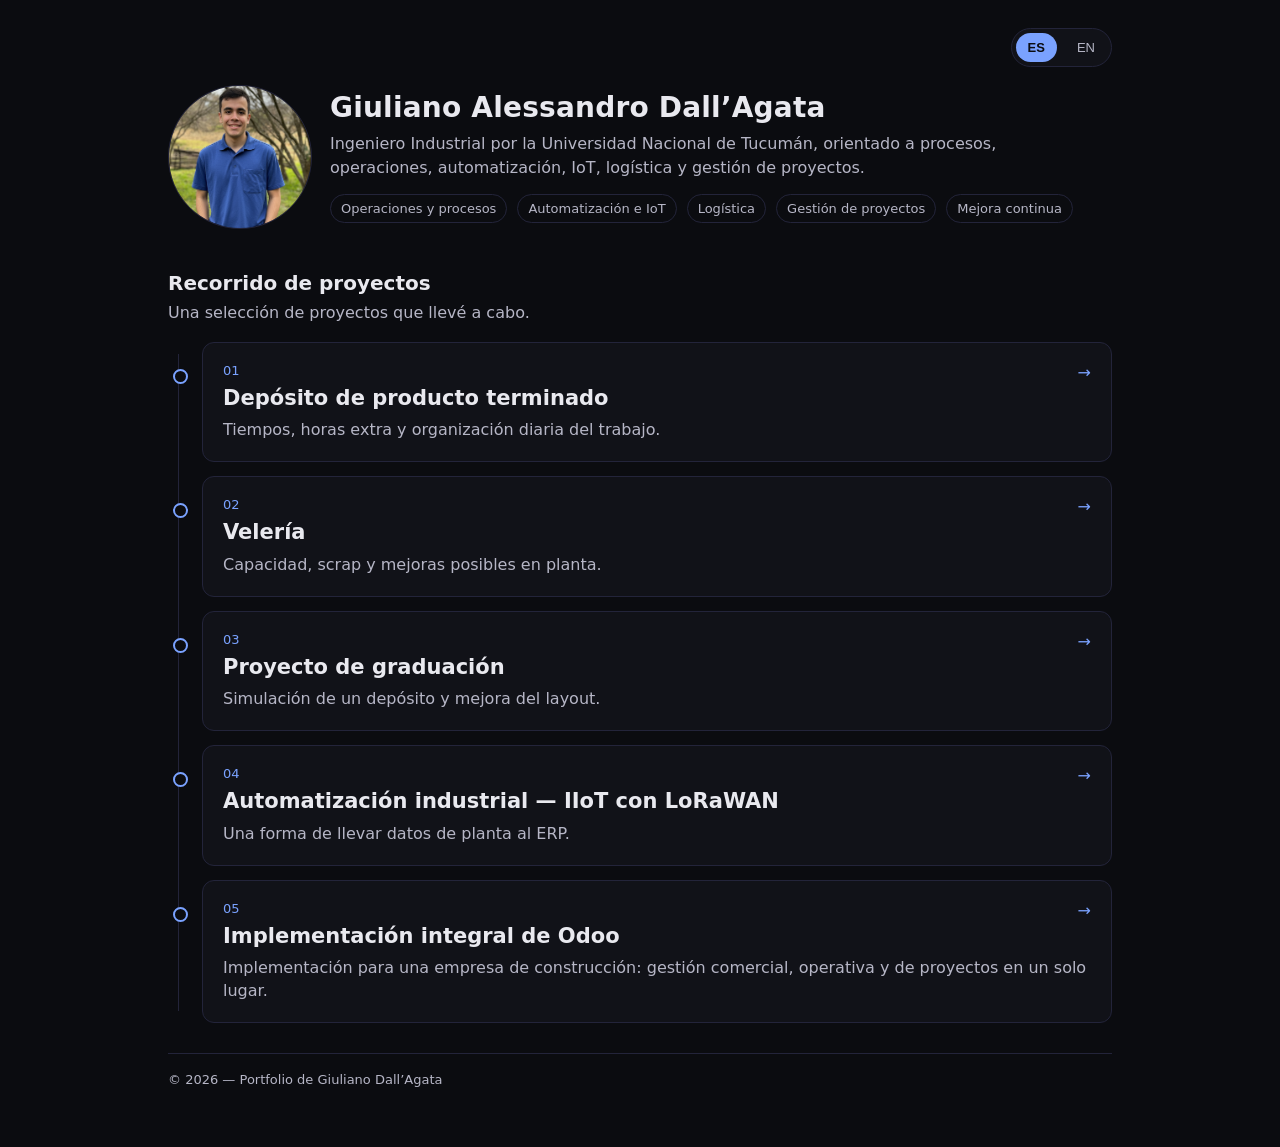
==== commit f1cba75d: "Add project journey navigation" ====
--- a/index.html
+++ b/index.html
@@ -13,9 +13,10 @@
     .profile { display:flex; gap:18px; align-items:center; }.avatar { width:144px; height:144px; border-radius:50%; object-fit:cover; border:1px solid var(--line); flex-shrink:0; }
     h1 { margin:0; font-size:28px; letter-spacing:.2px; } .intro { margin:8px 0 0; color:var(--muted); max-width:70ch; line-height:1.5; }
     .pillrow { display:flex; gap:10px; flex-wrap:wrap; margin-top:14px; }.pill { border:1px solid var(--line); color:var(--muted); padding:6px 10px; border-radius:999px; font-size:13px; }
-    .projects { margin-top:42px; }.projects h2 { margin:0 0 8px; font-size:20px; }.projects > p { margin:0 0 16px; color:var(--muted); }
-    .project-list { display:grid; gap:10px; }.project-link { display:block; padding:20px; border:1px solid var(--line); border-radius:12px; background:var(--card); color:var(--text); text-decoration:none; transition:background .15s,border-color .15s,transform .15s; }
-    .project-link:hover { background:#171925; border-color:var(--accent); transform:translateY(-1px); }.project-link h3 { margin:0; font-size:20px; line-height:1.25; }.project-link p { margin:7px 0 0; color:var(--muted); line-height:1.45; }.arrow { color:var(--accent); float:right; margin-left:16px; }
+    .projects { margin-top:42px; }.projects h2 { margin:0 0 8px; font-size:20px; }.projects > p { margin:0 0 20px; color:var(--muted); }
+    .timeline { position:relative; display:grid; gap:14px; padding-left:34px; }.timeline::before { content:""; position:absolute; left:10px; top:12px; bottom:12px; width:1px; background:var(--line); }
+    .project-link { position:relative; display:block; padding:20px; border:1px solid var(--line); border-radius:12px; background:var(--card); color:var(--text); text-decoration:none; transition:background .15s,border-color .15s,transform .15s; }
+    .project-link::before { content:""; position:absolute; width:11px; height:11px; left:-30px; top:26px; border-radius:50%; border:2px solid var(--accent); background:var(--bg); }.project-link:hover { background:#171925; border-color:var(--accent); transform:translateY(-1px); }.project-link h3 { margin:0; font-size:21px; line-height:1.25; }.project-link p { margin:7px 0 0; color:var(--muted); line-height:1.45; }.project-number { color:var(--accent); font-size:13px; margin-bottom:7px; }.arrow { color:var(--accent); float:right; margin-left:16px; }
     .lang-content { display:none; }.lang-content.active { display:block; } footer { margin-top:30px; color:var(--muted); font-size:13px; border-top:1px solid var(--line); padding-top:18px; }
     @media (max-width:620px){ .profile { align-items:flex-start; }.avatar { width:90px; height:90px; } h1 { font-size:24px; }.project-link h3 { font-size:18px; } }
   </style>
@@ -23,23 +24,23 @@
 <body><div class="wrap">
   <div class="topbar"><div class="lang-switch"><button id="btn-es" class="active" type="button">ES</button><button id="btn-en" type="button">EN</button></div></div>
   <main id="content-es" class="lang-content active">
-    <header class="profile"><img src="./assets/foto-giuliano.png" alt="Giuliano Dall’Agata" class="avatar" /><div><h1>Giuliano Alessandro Dall’Agata</h1><p class="intro">Soy Ingeniero Industrial (UNT). Me gusta entender qué está trabando una operación y ayudar a ordenar el trabajo: tiempos, procesos, logística, automatización y herramientas de gestión.</p><div class="pillrow"><span class="pill">Operaciones y procesos</span><span class="pill">Mejora continua</span><span class="pill">Logística</span><span class="pill">Automatización</span><span class="pill">Análisis para decidir</span></div></div></header>
-    <section class="projects"><h2>Proyectos</h2><p>Algunos trabajos en los que participé.</p><div class="project-list">
-      <a class="project-link" href="./projects/deposito.html"><span class="arrow">→</span><h3>Depósito de producto terminado</h3><p>Tiempos, horas extra y organización diaria del trabajo.</p></a>
-      <a class="project-link" href="./projects/veleria.html"><span class="arrow">→</span><h3>Velería</h3><p>Capacidad, scrap y mejoras posibles en planta.</p></a>
-      <a class="project-link" href="./projects/tesis-deposito.html"><span class="arrow">→</span><h3>Proyecto de graduación</h3><p>Simulación de un depósito y mejora del layout.</p></a>
-      <a class="project-link" href="./projects/iiot.html"><span class="arrow">→</span><h3>Automatización industrial — IIoT con LoRaWAN</h3><p>Una forma de llevar datos de planta al ERP.</p></a>
-      <a class="project-link" href="./projects/odoo.html"><span class="arrow">→</span><h3>Implementación integral de Odoo</h3><p>Un sistema para reunir la gestión comercial, operativa y de proyectos.</p></a>
+    <header class="profile"><img src="./assets/foto-giuliano.png" alt="Giuliano Dall’Agata" class="avatar" /><div><h1>Giuliano Alessandro Dall’Agata</h1><p class="intro">Ingeniero Industrial por la Universidad Nacional de Tucumán, orientado a procesos, operaciones, automatización, IoT, logística y gestión de proyectos.</p><div class="pillrow"><span class="pill">Operaciones y procesos</span><span class="pill">Automatización e IoT</span><span class="pill">Logística</span><span class="pill">Gestión de proyectos</span><span class="pill">Mejora continua</span></div></div></header>
+    <section class="projects"><h2>Recorrido de proyectos</h2><p>Una selección de proyectos que llevé a cabo.</p><div class="timeline">
+      <a class="project-link" href="./projects/deposito.html"><span class="arrow">→</span><div class="project-number">01</div><h3>Depósito de producto terminado</h3><p>Tiempos, horas extra y organización diaria del trabajo.</p></a>
+      <a class="project-link" href="./projects/veleria.html"><span class="arrow">→</span><div class="project-number">02</div><h3>Velería</h3><p>Capacidad, scrap y mejoras posibles en planta.</p></a>
+      <a class="project-link" href="./projects/tesis-deposito.html"><span class="arrow">→</span><div class="project-number">03</div><h3>Proyecto de graduación</h3><p>Simulación de un depósito y mejora del layout.</p></a>
+      <a class="project-link" href="./projects/iiot.html"><span class="arrow">→</span><div class="project-number">04</div><h3>Automatización industrial — IIoT con LoRaWAN</h3><p>Una forma de llevar datos de planta al ERP.</p></a>
+      <a class="project-link" href="./projects/odoo.html"><span class="arrow">→</span><div class="project-number">05</div><h3>Implementación integral de Odoo</h3><p>Implementación para una empresa de construcción: gestión comercial, operativa y de proyectos en un solo lugar.</p></a>
     </div></section>
   </main>
   <main id="content-en" class="lang-content">
-    <header class="profile"><img src="./assets/foto-giuliano.png" alt="Giuliano Dall’Agata" class="avatar" /><div><h1>Giuliano Alessandro Dall’Agata</h1><p class="intro">I’m an Industrial Engineer (UNT). I like getting to the bottom of what is slowing an operation down and helping teams organize their work: time studies, processes, logistics, automation, and management tools.</p><div class="pillrow"><span class="pill">Operations and processes</span><span class="pill">Continuous improvement</span><span class="pill">Logistics</span><span class="pill">Automation</span><span class="pill">Decision-making</span></div></div></header>
-    <section class="projects"><h2>Projects</h2><p>A few projects I have worked on.</p><div class="project-list">
-      <a class="project-link" href="./projects/deposito.html"><span class="arrow">→</span><h3>Finished goods warehouse</h3><p>Time studies, overtime, and daily work organization.</p></a>
-      <a class="project-link" href="./projects/veleria.html"><span class="arrow">→</span><h3>Candle production area</h3><p>Capacity, scrap, and practical plant improvements.</p></a>
-      <a class="project-link" href="./projects/tesis-deposito.html"><span class="arrow">→</span><h3>Graduation project</h3><p>Warehouse simulation and layout improvement.</p></a>
-      <a class="project-link" href="./projects/iiot.html"><span class="arrow">→</span><h3>Industrial automation — IIoT with LoRaWAN</h3><p>A way to move plant data into the ERP.</p></a>
-      <a class="project-link" href="./projects/odoo.html"><span class="arrow">→</span><h3>End-to-end Odoo implementation</h3><p>One system for commercial, operational, and project management.</p></a>
+    <header class="profile"><img src="./assets/foto-giuliano.png" alt="Giuliano Dall’Agata" class="avatar" /><div><h1>Giuliano Alessandro Dall’Agata</h1><p class="intro">Industrial Engineer from the National University of Tucumán, with interests in processes, operations, automation, IoT, logistics, and project management.</p><div class="pillrow"><span class="pill">Operations and processes</span><span class="pill">Automation &amp; IoT</span><span class="pill">Logistics</span><span class="pill">Project management</span><span class="pill">Continuous improvement</span></div></div></header>
+    <section class="projects"><h2>Project journey</h2><p>A selection of projects I carried out.</p><div class="timeline">
+      <a class="project-link" href="./projects/deposito.html"><span class="arrow">→</span><div class="project-number">01</div><h3>Finished goods warehouse</h3><p>Time studies, overtime, and daily work organization.</p></a>
+      <a class="project-link" href="./projects/veleria.html"><span class="arrow">→</span><div class="project-number">02</div><h3>Candle production area</h3><p>Capacity, scrap, and practical plant improvements.</p></a>
+      <a class="project-link" href="./projects/tesis-deposito.html"><span class="arrow">→</span><div class="project-number">03</div><h3>Graduation project</h3><p>Warehouse simulation and layout improvement.</p></a>
+      <a class="project-link" href="./projects/iiot.html"><span class="arrow">→</span><div class="project-number">04</div><h3>Industrial automation — IIoT with LoRaWAN</h3><p>A way to move plant data into the ERP.</p></a>
+      <a class="project-link" href="./projects/odoo.html"><span class="arrow">→</span><div class="project-number">05</div><h3>End-to-end Odoo implementation</h3><p>Implementation for a construction company: commercial, operational, and project management in one place.</p></a>
     </div></section>
   </main>
   <footer>© <span id="y"></span> — Portfolio de Giuliano Dall’Agata</footer>
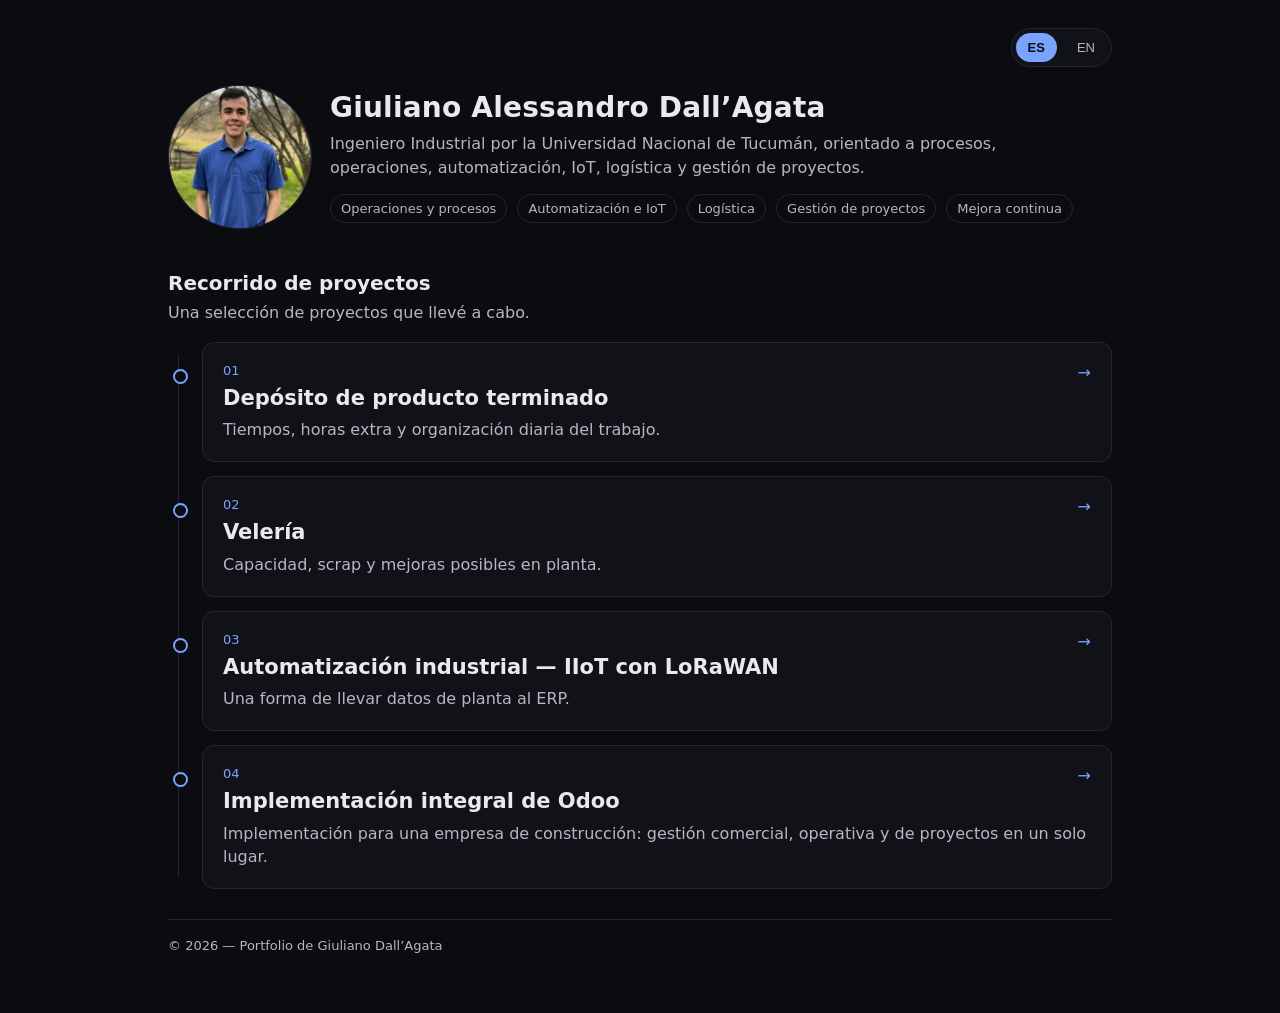
==== commit 0cb05255: "Merge warehouse projects and update journey" ====
--- a/index.html
+++ b/index.html
@@ -28,9 +28,8 @@
     <section class="projects"><h2>Recorrido de proyectos</h2><p>Una selección de proyectos que llevé a cabo.</p><div class="timeline">
       <a class="project-link" href="./projects/deposito.html"><span class="arrow">→</span><div class="project-number">01</div><h3>Depósito de producto terminado</h3><p>Tiempos, horas extra y organización diaria del trabajo.</p></a>
       <a class="project-link" href="./projects/veleria.html"><span class="arrow">→</span><div class="project-number">02</div><h3>Velería</h3><p>Capacidad, scrap y mejoras posibles en planta.</p></a>
-      <a class="project-link" href="./projects/tesis-deposito.html"><span class="arrow">→</span><div class="project-number">03</div><h3>Proyecto de graduación</h3><p>Simulación de un depósito y mejora del layout.</p></a>
-      <a class="project-link" href="./projects/iiot.html"><span class="arrow">→</span><div class="project-number">04</div><h3>Automatización industrial — IIoT con LoRaWAN</h3><p>Una forma de llevar datos de planta al ERP.</p></a>
-      <a class="project-link" href="./projects/odoo.html"><span class="arrow">→</span><div class="project-number">05</div><h3>Implementación integral de Odoo</h3><p>Implementación para una empresa de construcción: gestión comercial, operativa y de proyectos en un solo lugar.</p></a>
+      <a class="project-link" href="./projects/iiot.html"><span class="arrow">→</span><div class="project-number">03</div><h3>Automatización industrial — IIoT con LoRaWAN</h3><p>Una forma de llevar datos de planta al ERP.</p></a>
+      <a class="project-link" href="./projects/odoo.html"><span class="arrow">→</span><div class="project-number">04</div><h3>Implementación integral de Odoo</h3><p>Implementación para una empresa de construcción: gestión comercial, operativa y de proyectos en un solo lugar.</p></a>
     </div></section>
   </main>
   <main id="content-en" class="lang-content">
@@ -38,9 +37,8 @@
     <section class="projects"><h2>Project journey</h2><p>A selection of projects I carried out.</p><div class="timeline">
       <a class="project-link" href="./projects/deposito.html"><span class="arrow">→</span><div class="project-number">01</div><h3>Finished goods warehouse</h3><p>Time studies, overtime, and daily work organization.</p></a>
       <a class="project-link" href="./projects/veleria.html"><span class="arrow">→</span><div class="project-number">02</div><h3>Candle production area</h3><p>Capacity, scrap, and practical plant improvements.</p></a>
-      <a class="project-link" href="./projects/tesis-deposito.html"><span class="arrow">→</span><div class="project-number">03</div><h3>Graduation project</h3><p>Warehouse simulation and layout improvement.</p></a>
-      <a class="project-link" href="./projects/iiot.html"><span class="arrow">→</span><div class="project-number">04</div><h3>Industrial automation — IIoT with LoRaWAN</h3><p>A way to move plant data into the ERP.</p></a>
-      <a class="project-link" href="./projects/odoo.html"><span class="arrow">→</span><div class="project-number">05</div><h3>End-to-end Odoo implementation</h3><p>Implementation for a construction company: commercial, operational, and project management in one place.</p></a>
+      <a class="project-link" href="./projects/iiot.html"><span class="arrow">→</span><div class="project-number">03</div><h3>Industrial automation — IIoT with LoRaWAN</h3><p>A way to move plant data into the ERP.</p></a>
+      <a class="project-link" href="./projects/odoo.html"><span class="arrow">→</span><div class="project-number">04</div><h3>End-to-end Odoo implementation</h3><p>Implementation for a construction company: commercial, operational, and project management in one place.</p></a>
     </div></section>
   </main>
   <footer>© <span id="y"></span> — Portfolio de Giuliano Dall’Agata</footer>
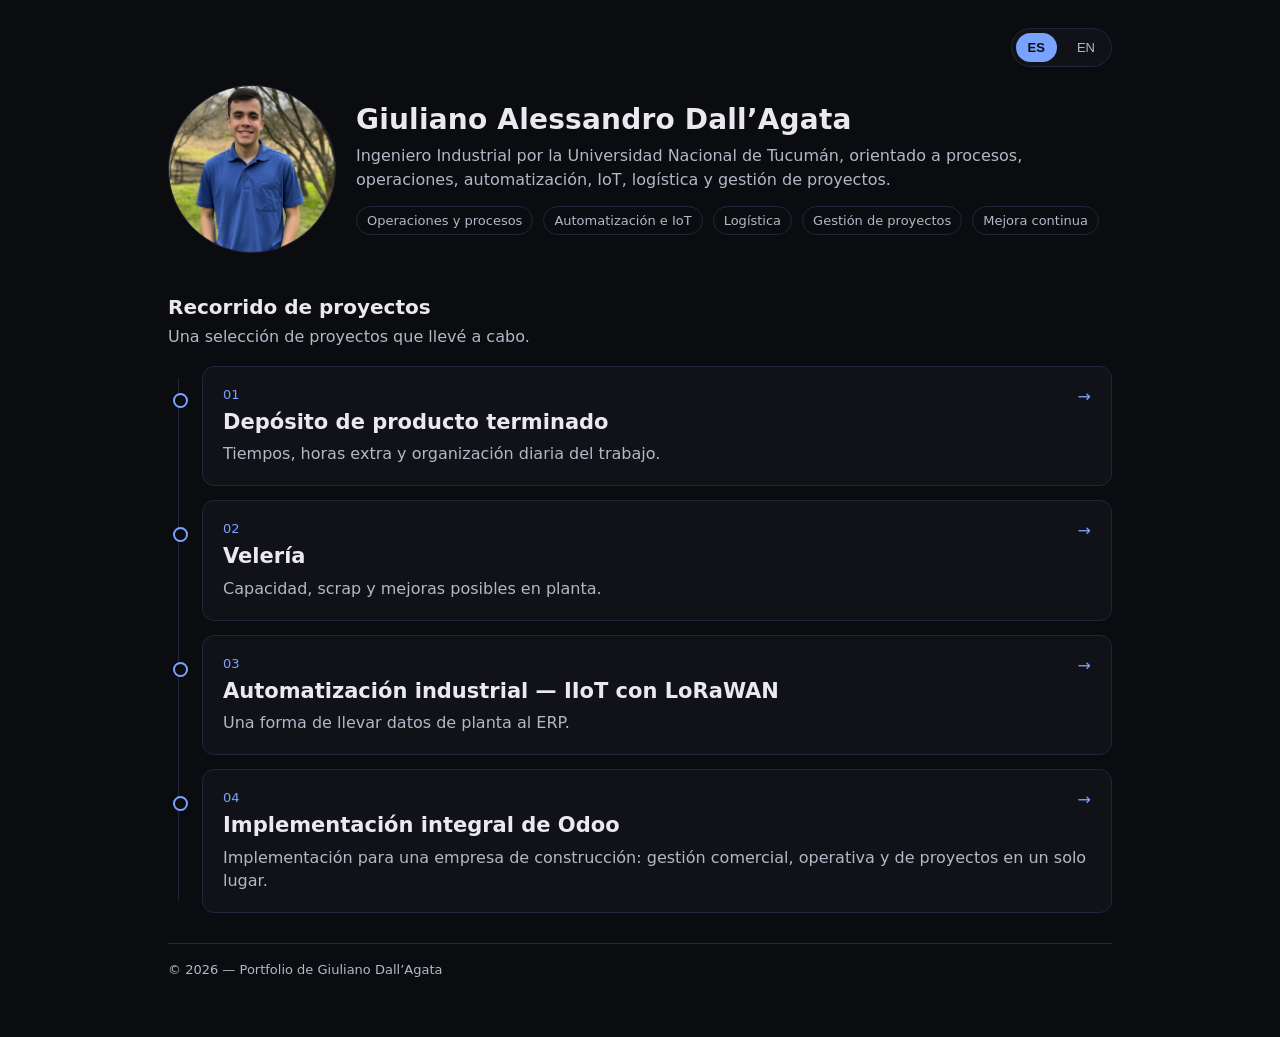
==== commit 2202205d: "Increase portfolio profile photo size" ====
--- a/index.html
+++ b/index.html
@@ -10,7 +10,7 @@
     .wrap { max-width:980px; margin:0 auto; padding:28px 18px 60px; } .topbar { display:flex; justify-content:flex-end; margin-bottom:18px; }
     .lang-switch { display:flex; gap:8px; border:1px solid var(--line); border-radius:999px; padding:4px; background:var(--card); }
     .lang-switch button { border:none; background:transparent; color:var(--muted); padding:7px 12px; border-radius:999px; cursor:pointer; font-size:13px; }.lang-switch button.active { background:var(--accent); color:#0b0c10; font-weight:600; }
-    .profile { display:flex; gap:18px; align-items:center; }.avatar { width:144px; height:144px; border-radius:50%; object-fit:cover; border:1px solid var(--line); flex-shrink:0; }
+    .profile { display:flex; gap:20px; align-items:center; }.avatar { width:168px; height:168px; border-radius:50%; object-fit:cover; border:1px solid var(--line); flex-shrink:0; }
     h1 { margin:0; font-size:28px; letter-spacing:.2px; } .intro { margin:8px 0 0; color:var(--muted); max-width:70ch; line-height:1.5; }
     .pillrow { display:flex; gap:10px; flex-wrap:wrap; margin-top:14px; }.pill { border:1px solid var(--line); color:var(--muted); padding:6px 10px; border-radius:999px; font-size:13px; }
     .projects { margin-top:42px; }.projects h2 { margin:0 0 8px; font-size:20px; }.projects > p { margin:0 0 20px; color:var(--muted); }
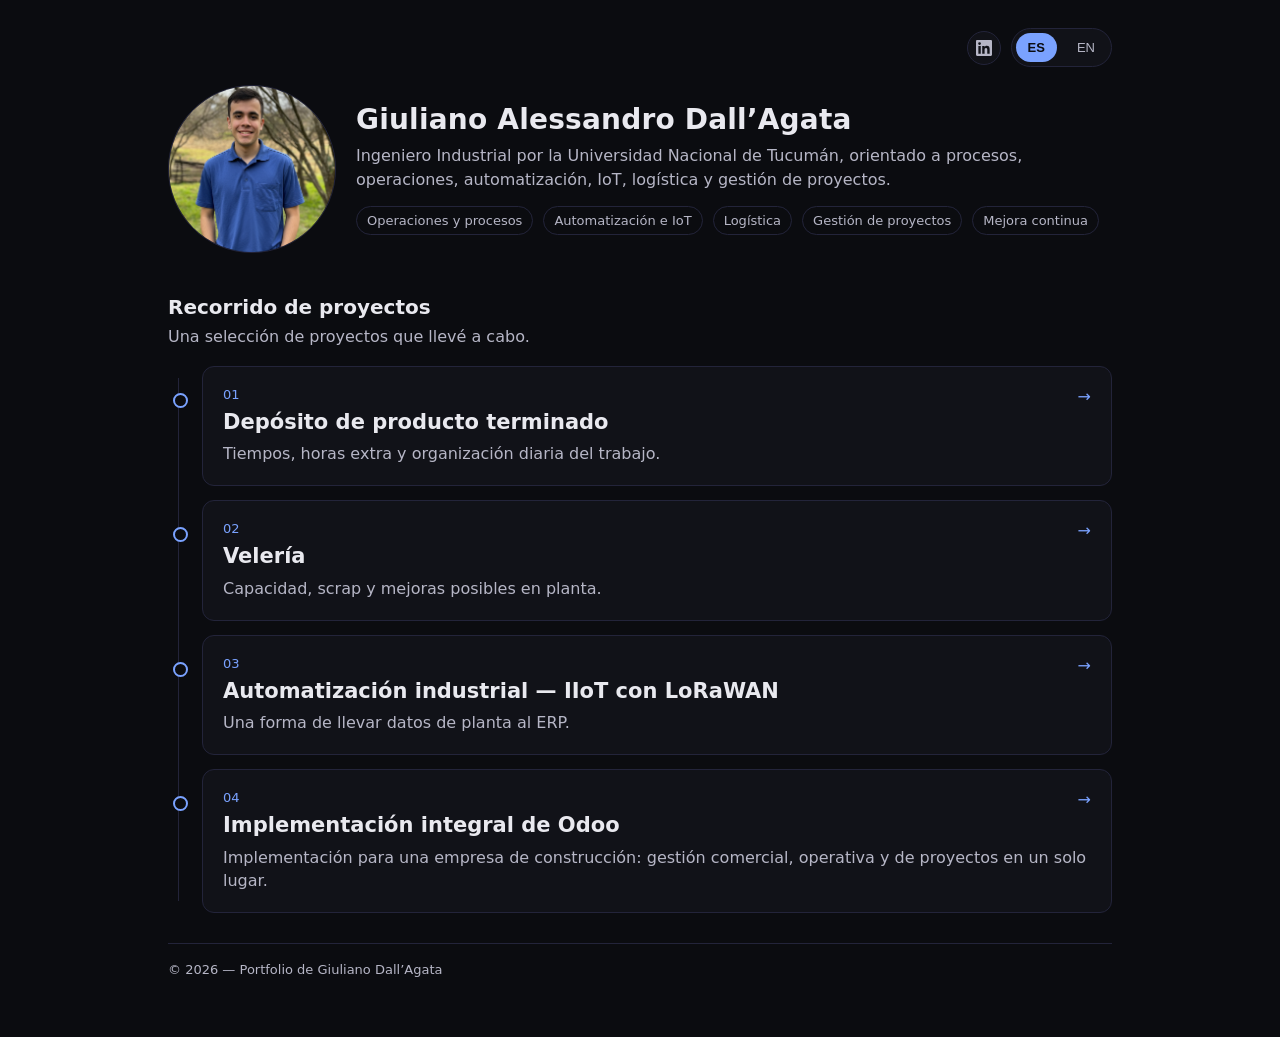
==== commit 70d67b09: "Add LinkedIn link to portfolio" ====
--- a/index.html
+++ b/index.html
@@ -7,9 +7,10 @@
   <style>
     :root { --bg:#0b0c10; --card:#111218; --text:#e9e9ef; --muted:#b6b6c6; --accent:#7aa2ff; --line:#23243a; }
     * { box-sizing:border-box; } body { margin:0; font-family:ui-sans-serif,system-ui,-apple-system,Segoe UI,Roboto,Arial; background:var(--bg); color:var(--text); }
-    .wrap { max-width:980px; margin:0 auto; padding:28px 18px 60px; } .topbar { display:flex; justify-content:flex-end; margin-bottom:18px; }
+    .wrap { max-width:980px; margin:0 auto; padding:28px 18px 60px; } .topbar { display:flex; justify-content:flex-end; align-items:center; gap:10px; margin-bottom:18px; }
     .lang-switch { display:flex; gap:8px; border:1px solid var(--line); border-radius:999px; padding:4px; background:var(--card); }
     .lang-switch button { border:none; background:transparent; color:var(--muted); padding:7px 12px; border-radius:999px; cursor:pointer; font-size:13px; }.lang-switch button.active { background:var(--accent); color:#0b0c10; font-weight:600; }
+    .linkedin { width:34px; height:34px; display:grid; place-items:center; border:1px solid var(--line); border-radius:50%; color:var(--muted); background:var(--card); }.linkedin:hover { color:#fff; border-color:#0a66c2; background:#0a66c2; }.linkedin svg { width:16px; height:16px; fill:currentColor; }
     .profile { display:flex; gap:20px; align-items:center; }.avatar { width:168px; height:168px; border-radius:50%; object-fit:cover; border:1px solid var(--line); flex-shrink:0; }
     h1 { margin:0; font-size:28px; letter-spacing:.2px; } .intro { margin:8px 0 0; color:var(--muted); max-width:70ch; line-height:1.5; }
     .pillrow { display:flex; gap:10px; flex-wrap:wrap; margin-top:14px; }.pill { border:1px solid var(--line); color:var(--muted); padding:6px 10px; border-radius:999px; font-size:13px; }
@@ -22,7 +23,7 @@
   </style>
 </head>
 <body><div class="wrap">
-  <div class="topbar"><div class="lang-switch"><button id="btn-es" class="active" type="button">ES</button><button id="btn-en" type="button">EN</button></div></div>
+  <div class="topbar"><a class="linkedin" href="https://www.linkedin.com/in/giuliano-dallagata/" target="_blank" rel="noopener noreferrer" aria-label="Abrir perfil de LinkedIn"><svg viewBox="0 0 24 24" aria-hidden="true"><path d="M20.45 20.45h-3.56v-5.57c0-1.33-.03-3.04-1.85-3.04-1.85 0-2.13 1.45-2.13 2.94v5.67H9.35V8.99h3.42v1.57h.05c.48-.9 1.64-1.85 3.37-1.85 3.61 0 4.27 2.38 4.27 5.47v6.27zM5.34 7.43a2.07 2.07 0 1 1 0-4.14 2.07 2.07 0 0 1 0 4.14zm1.78 13.02H3.56V8.99h3.56v11.46zM22.23 0H1.77C.79 0 0 .77 0 1.72v20.56C0 23.23.79 24 1.77 24h20.46c.98 0 1.77-.77 1.77-1.72V1.72C24 .77 23.21 0 22.23 0z"/></svg></a><div class="lang-switch"><button id="btn-es" class="active" type="button">ES</button><button id="btn-en" type="button">EN</button></div></div>
   <main id="content-es" class="lang-content active">
     <header class="profile"><img src="./assets/foto-giuliano.png" alt="Giuliano Dall’Agata" class="avatar" /><div><h1>Giuliano Alessandro Dall’Agata</h1><p class="intro">Ingeniero Industrial por la Universidad Nacional de Tucumán, orientado a procesos, operaciones, automatización, IoT, logística y gestión de proyectos.</p><div class="pillrow"><span class="pill">Operaciones y procesos</span><span class="pill">Automatización e IoT</span><span class="pill">Logística</span><span class="pill">Gestión de proyectos</span><span class="pill">Mejora continua</span></div></div></header>
     <section class="projects"><h2>Recorrido de proyectos</h2><p>Una selección de proyectos que llevé a cabo.</p><div class="timeline">
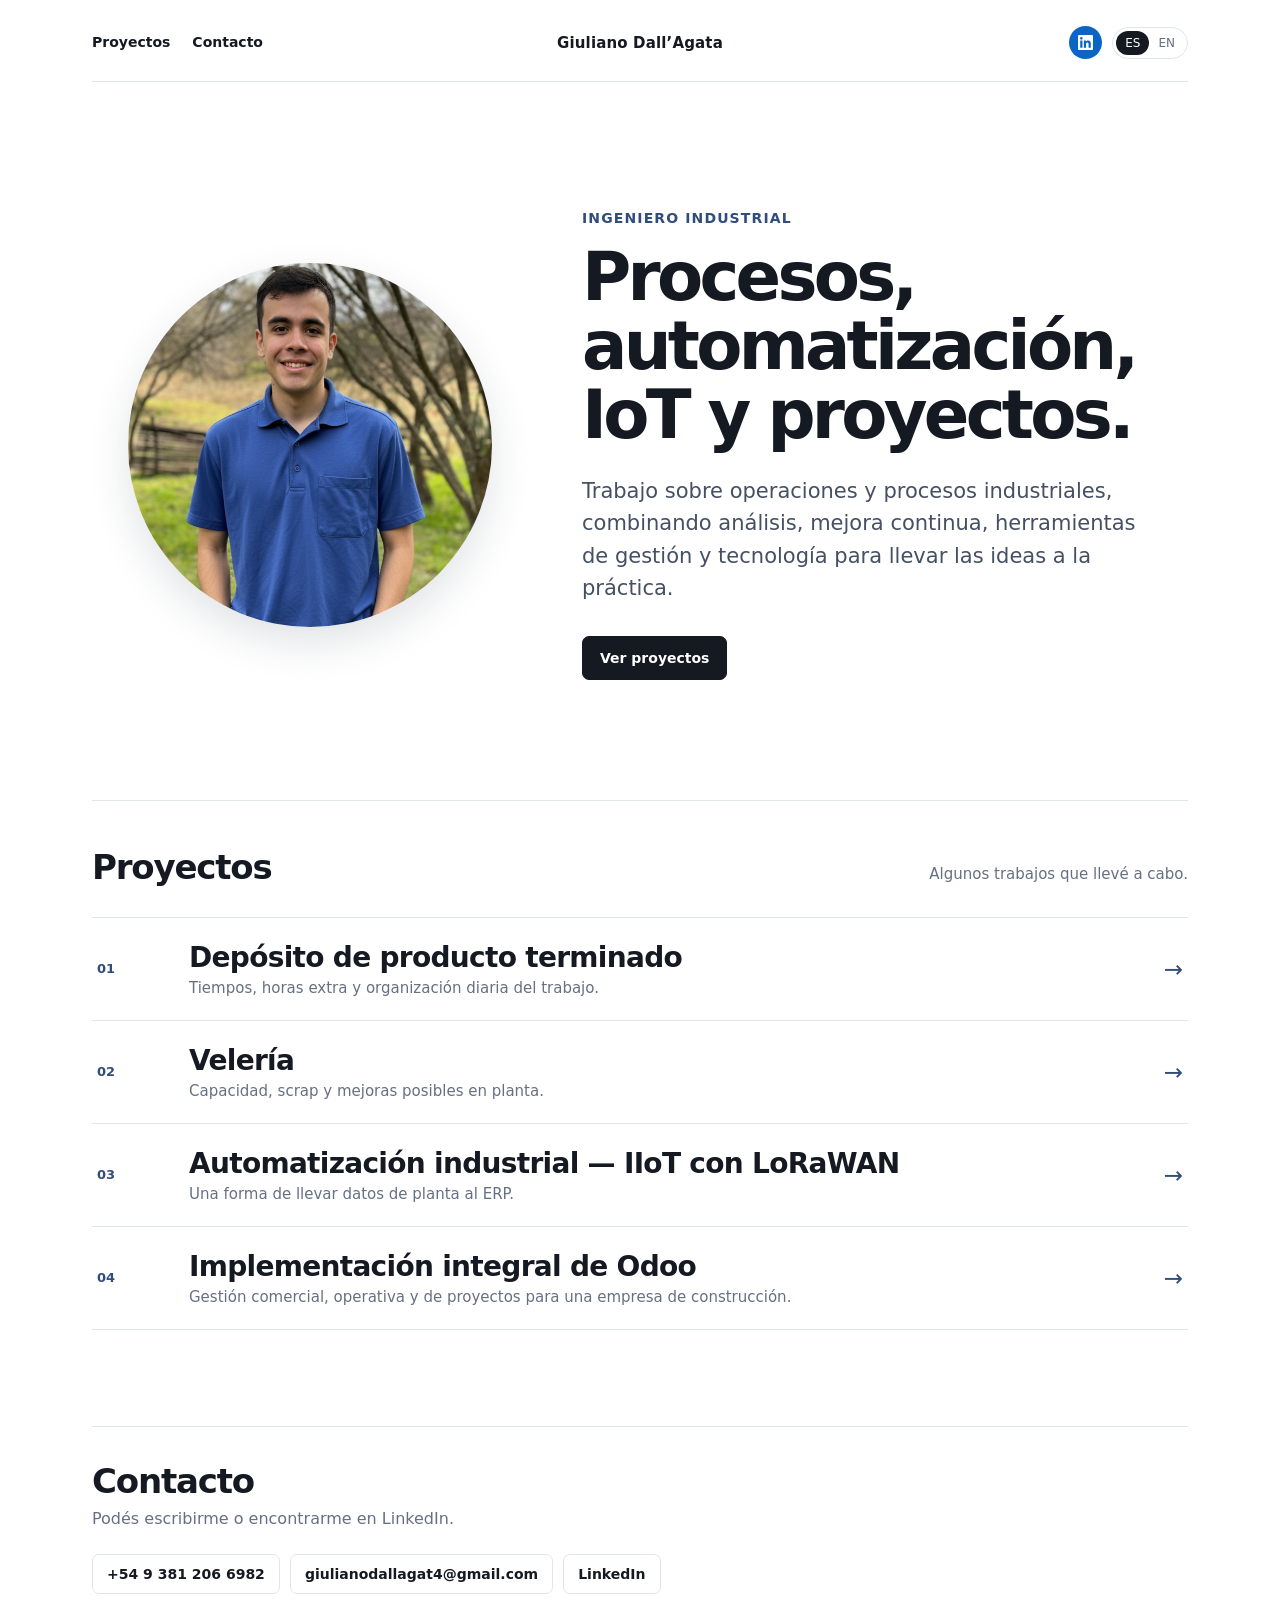
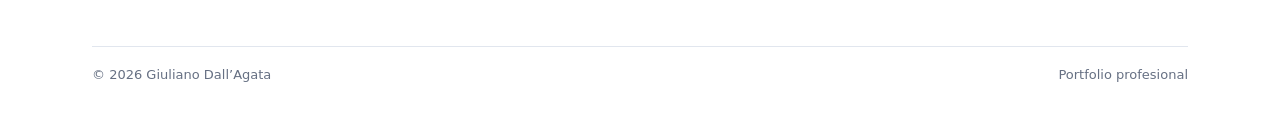
==== commit 8ba86b6c: "Add files via upload" ====
--- a/index.html
+++ b/index.html
@@ -3,46 +3,42 @@
 <head>
   <meta charset="utf-8" />
   <meta name="viewport" content="width=device-width, initial-scale=1" />
-  <title>Giuliano Dall’Agata - Portfolio</title>
+  <title>Giuliano Dall’Agata — Ingeniero Industrial</title>
   <style>
-    :root { --bg:#0b0c10; --card:#111218; --text:#e9e9ef; --muted:#b6b6c6; --accent:#7aa2ff; --line:#23243a; }
-    * { box-sizing:border-box; } body { margin:0; font-family:ui-sans-serif,system-ui,-apple-system,Segoe UI,Roboto,Arial; background:var(--bg); color:var(--text); }
-    .wrap { max-width:980px; margin:0 auto; padding:28px 18px 60px; } .topbar { display:flex; justify-content:flex-end; align-items:center; gap:10px; margin-bottom:18px; }
-    .lang-switch { display:flex; gap:8px; border:1px solid var(--line); border-radius:999px; padding:4px; background:var(--card); }
-    .lang-switch button { border:none; background:transparent; color:var(--muted); padding:7px 12px; border-radius:999px; cursor:pointer; font-size:13px; }.lang-switch button.active { background:var(--accent); color:#0b0c10; font-weight:600; }
-    .linkedin { width:34px; height:34px; display:grid; place-items:center; border:1px solid var(--line); border-radius:50%; color:var(--muted); background:var(--card); }.linkedin:hover { color:#fff; border-color:#0a66c2; background:#0a66c2; }.linkedin svg { width:16px; height:16px; fill:currentColor; }
-    .profile { display:flex; gap:20px; align-items:center; }.avatar { width:168px; height:168px; border-radius:50%; object-fit:cover; border:1px solid var(--line); flex-shrink:0; }
-    h1 { margin:0; font-size:28px; letter-spacing:.2px; } .intro { margin:8px 0 0; color:var(--muted); max-width:70ch; line-height:1.5; }
-    .pillrow { display:flex; gap:10px; flex-wrap:wrap; margin-top:14px; }.pill { border:1px solid var(--line); color:var(--muted); padding:6px 10px; border-radius:999px; font-size:13px; }
-    .projects { margin-top:42px; }.projects h2 { margin:0 0 8px; font-size:20px; }.projects > p { margin:0 0 20px; color:var(--muted); }
-    .timeline { position:relative; display:grid; gap:14px; padding-left:34px; }.timeline::before { content:""; position:absolute; left:10px; top:12px; bottom:12px; width:1px; background:var(--line); }
-    .project-link { position:relative; display:block; padding:20px; border:1px solid var(--line); border-radius:12px; background:var(--card); color:var(--text); text-decoration:none; transition:background .15s,border-color .15s,transform .15s; }
-    .project-link::before { content:""; position:absolute; width:11px; height:11px; left:-30px; top:26px; border-radius:50%; border:2px solid var(--accent); background:var(--bg); }.project-link:hover { background:#171925; border-color:var(--accent); transform:translateY(-1px); }.project-link h3 { margin:0; font-size:21px; line-height:1.25; }.project-link p { margin:7px 0 0; color:var(--muted); line-height:1.45; }.project-number { color:var(--accent); font-size:13px; margin-bottom:7px; }.arrow { color:var(--accent); float:right; margin-left:16px; }
-    .lang-content { display:none; }.lang-content.active { display:block; } footer { margin-top:30px; color:var(--muted); font-size:13px; border-top:1px solid var(--line); padding-top:18px; }
-    @media (max-width:620px){ .profile { align-items:flex-start; }.avatar { width:90px; height:90px; } h1 { font-size:24px; }.project-link h3 { font-size:18px; } }
+    :root { --ink:#151922; --muted:#667083; --soft:#f4f6f9; --line:#e1e6ee; --accent:#314d7b; }
+    * { box-sizing:border-box; } html { scroll-behavior:smooth; }
+    body { margin:0; font-family:ui-sans-serif,system-ui,-apple-system,BlinkMacSystemFont,"Segoe UI",sans-serif; color:var(--ink); background:#fff; }
+    a { color:inherit; } .wrap { max-width:1160px; margin:0 auto; padding:26px 32px 44px; }
+    .topbar { min-height:44px; display:grid; grid-template-columns:1fr auto 1fr; align-items:center; gap:24px; border-bottom:1px solid var(--line); padding-bottom:22px; }
+    .nav { display:flex; gap:22px; align-items:center; font-size:14px; font-weight:600; }.nav a { text-decoration:none; padding:4px 0; border-bottom:1px solid transparent; }.nav a:hover { border-color:var(--ink); }
+    .brand { font-size:15px; font-weight:750; letter-spacing:.01em; text-decoration:none; white-space:nowrap; }.tools { display:flex; justify-content:flex-end; align-items:center; gap:10px; }
+    .language { display:flex; border:1px solid var(--line); border-radius:999px; padding:3px; }.language button { border:0; background:transparent; color:var(--muted); border-radius:999px; padding:5px 9px; font:inherit; font-size:12px; cursor:pointer; }.language button.active { background:var(--ink); color:#fff; }
+    .linkedin { width:33px; height:33px; display:grid; place-items:center; color:#fff; background:#0a66c2; border-radius:50%; transition:transform .15s,background .15s; }.linkedin:hover { transform:translateY(-1px); background:#084f96; }.linkedin svg { width:15px; height:15px; fill:currentColor; }
+    .hero { display:grid; grid-template-columns:minmax(250px,.78fr) minmax(0,1.22fr); align-items:center; gap:clamp(38px,7vw,96px); padding:clamp(56px,10vw,130px) clamp(0px,3vw,36px) clamp(58px,10vw,120px); }.portrait { width:min(100%,390px); aspect-ratio:1; object-fit:cover; object-position:center; border-radius:50%; box-shadow:0 16px 40px rgba(24,37,57,.13); }
+    .eyebrow { margin:0 0 17px; color:var(--accent); font-weight:700; font-size:14px; letter-spacing:.08em; text-transform:uppercase; }h1 { max-width:680px; margin:0; font-size:clamp(40px,5.25vw,68px); line-height:1.03; letter-spacing:-.055em; }.summary { max-width:590px; margin:24px 0 0; color:#455064; font-size:clamp(17px,1.65vw,21px); line-height:1.55; }
+    .actions { display:flex; gap:12px; flex-wrap:wrap; margin-top:31px; }.button { display:inline-flex; align-items:center; justify-content:center; min-height:44px; border:1px solid var(--ink); border-radius:7px; padding:10px 17px; text-decoration:none; font-size:14px; font-weight:700; transition:transform .15s,background .15s,color .15s; }.button.primary { background:var(--ink); color:#fff; }.button.secondary { color:var(--ink); }.button:hover { transform:translateY(-1px); }.button.secondary:hover { background:var(--soft); }
+    .projects { padding:46px 0 20px; border-top:1px solid var(--line); scroll-margin-top:20px; }.section-title { display:flex; justify-content:space-between; align-items:baseline; gap:20px; margin-bottom:30px; }.section-title h2 { margin:0; font-size:clamp(24px,3vw,34px); letter-spacing:-.035em; }.section-title p { margin:0; color:var(--muted); font-size:15px; }
+    .project-list { list-style:none; padding:0; margin:0; border-top:1px solid var(--line); }.project-list li { border-bottom:1px solid var(--line); }.project { display:grid; grid-template-columns:70px minmax(0,1fr) auto; align-items:center; gap:22px; padding:23px 5px; text-decoration:none; transition:padding .18s,background .18s; }.project:hover { padding-left:17px; padding-right:17px; background:var(--soft); }.project-number { color:var(--accent); font-size:13px; font-weight:750; }.project h3 { margin:0; font-size:clamp(20px,2.4vw,28px); letter-spacing:-.025em; }.project p { margin:5px 0 0; color:var(--muted); font-size:15px; }.project-arrow { color:var(--accent); font-size:23px; }
+    .contact { margin-top:76px; padding:34px 0 10px; border-top:1px solid var(--line); }.contact h2 { margin:0; font-size:clamp(24px,3vw,34px); letter-spacing:-.035em; }.contact p { margin:8px 0 26px; color:var(--muted); }.contact-links { display:flex; flex-wrap:wrap; gap:10px; }.contact-links a { border:1px solid var(--line); border-radius:7px; padding:11px 14px; text-decoration:none; font-size:14px; font-weight:650; }.contact-links a:hover { border-color:var(--ink); background:var(--soft); }
+    footer { display:flex; justify-content:space-between; gap:20px; margin-top:42px; padding-top:20px; color:var(--muted); border-top:1px solid var(--line); font-size:13px; }.lang-content { display:none; }.lang-content.active { display:block; }
+    @media (max-width:720px) { .wrap { padding:20px 20px 34px; }.topbar { grid-template-columns:1fr auto; }.brand { grid-row:1; grid-column:1; }.nav { display:none; }.tools { grid-column:2; }.hero { grid-template-columns:1fr; padding:50px 0 65px; gap:30px; }.portrait { width:min(72vw,330px); order:2; }.hero-copy { order:1; }.section-title { display:block; }.section-title p { margin-top:7px; }.project { grid-template-columns:45px minmax(0,1fr) auto; gap:11px; }.project h3 { font-size:20px; }.project p { font-size:14px; }.project:hover { padding-left:9px; padding-right:9px; } }
   </style>
 </head>
-<body><div class="wrap">
-  <div class="topbar"><a class="linkedin" href="https://www.linkedin.com/in/giuliano-dallagata/" target="_blank" rel="noopener noreferrer" aria-label="Abrir perfil de LinkedIn"><svg viewBox="0 0 24 24" aria-hidden="true"><path d="M20.45 20.45h-3.56v-5.57c0-1.33-.03-3.04-1.85-3.04-1.85 0-2.13 1.45-2.13 2.94v5.67H9.35V8.99h3.42v1.57h.05c.48-.9 1.64-1.85 3.37-1.85 3.61 0 4.27 2.38 4.27 5.47v6.27zM5.34 7.43a2.07 2.07 0 1 1 0-4.14 2.07 2.07 0 0 1 0 4.14zm1.78 13.02H3.56V8.99h3.56v11.46zM22.23 0H1.77C.79 0 0 .77 0 1.72v20.56C0 23.23.79 24 1.77 24h20.46c.98 0 1.77-.77 1.77-1.72V1.72C24 .77 23.21 0 22.23 0z"/></svg></a><div class="lang-switch"><button id="btn-es" class="active" type="button">ES</button><button id="btn-en" type="button">EN</button></div></div>
-  <main id="content-es" class="lang-content active">
-    <header class="profile"><img src="./assets/foto-giuliano.png" alt="Giuliano Dall’Agata" class="avatar" /><div><h1>Giuliano Alessandro Dall’Agata</h1><p class="intro">Ingeniero Industrial por la Universidad Nacional de Tucumán, orientado a procesos, operaciones, automatización, IoT, logística y gestión de proyectos.</p><div class="pillrow"><span class="pill">Operaciones y procesos</span><span class="pill">Automatización e IoT</span><span class="pill">Logística</span><span class="pill">Gestión de proyectos</span><span class="pill">Mejora continua</span></div></div></header>
-    <section class="projects"><h2>Recorrido de proyectos</h2><p>Una selección de proyectos que llevé a cabo.</p><div class="timeline">
-      <a class="project-link" href="./projects/deposito.html"><span class="arrow">→</span><div class="project-number">01</div><h3>Depósito de producto terminado</h3><p>Tiempos, horas extra y organización diaria del trabajo.</p></a>
-      <a class="project-link" href="./projects/veleria.html"><span class="arrow">→</span><div class="project-number">02</div><h3>Velería</h3><p>Capacidad, scrap y mejoras posibles en planta.</p></a>
-      <a class="project-link" href="./projects/iiot.html"><span class="arrow">→</span><div class="project-number">03</div><h3>Automatización industrial — IIoT con LoRaWAN</h3><p>Una forma de llevar datos de planta al ERP.</p></a>
-      <a class="project-link" href="./projects/odoo.html"><span class="arrow">→</span><div class="project-number">04</div><h3>Implementación integral de Odoo</h3><p>Implementación para una empresa de construcción: gestión comercial, operativa y de proyectos en un solo lugar.</p></a>
-    </div></section>
-  </main>
-  <main id="content-en" class="lang-content">
-    <header class="profile"><img src="./assets/foto-giuliano.png" alt="Giuliano Dall’Agata" class="avatar" /><div><h1>Giuliano Alessandro Dall’Agata</h1><p class="intro">Industrial Engineer from the National University of Tucumán, with interests in processes, operations, automation, IoT, logistics, and project management.</p><div class="pillrow"><span class="pill">Operations and processes</span><span class="pill">Automation &amp; IoT</span><span class="pill">Logistics</span><span class="pill">Project management</span><span class="pill">Continuous improvement</span></div></div></header>
-    <section class="projects"><h2>Project journey</h2><p>A selection of projects I carried out.</p><div class="timeline">
-      <a class="project-link" href="./projects/deposito.html"><span class="arrow">→</span><div class="project-number">01</div><h3>Finished goods warehouse</h3><p>Time studies, overtime, and daily work organization.</p></a>
-      <a class="project-link" href="./projects/veleria.html"><span class="arrow">→</span><div class="project-number">02</div><h3>Candle production area</h3><p>Capacity, scrap, and practical plant improvements.</p></a>
-      <a class="project-link" href="./projects/iiot.html"><span class="arrow">→</span><div class="project-number">03</div><h3>Industrial automation — IIoT with LoRaWAN</h3><p>A way to move plant data into the ERP.</p></a>
-      <a class="project-link" href="./projects/odoo.html"><span class="arrow">→</span><div class="project-number">04</div><h3>End-to-end Odoo implementation</h3><p>Implementation for a construction company: commercial, operational, and project management in one place.</p></a>
-    </div></section>
-  </main>
-  <footer>© <span id="y"></span> — Portfolio de Giuliano Dall’Agata</footer>
-</div><script>
-const es=document.getElementById('content-es'),en=document.getElementById('content-en'),be=document.getElementById('btn-es'),bn=document.getElementById('btn-en');function lang(v){const s=v==='es';es.classList.toggle('active',s);en.classList.toggle('active',!s);be.classList.toggle('active',s);bn.classList.toggle('active',!s);document.documentElement.lang=v;localStorage.setItem('portfolio-lang',v)}be.onclick=()=>lang('es');bn.onclick=()=>lang('en');lang(localStorage.getItem('portfolio-lang')||'es');document.getElementById('y').textContent=new Date().getFullYear();
-</script></body></html>
+<body>
+  <div class="wrap">
+    <header class="topbar">
+      <nav class="nav"><a href="#projects" data-es="Proyectos" data-en="Projects">Proyectos</a><a href="#contact" data-es="Contacto" data-en="Contact">Contacto</a></nav>
+      <a class="brand" href="./">Giuliano Dall’Agata</a>
+      <div class="tools"><a class="linkedin" href="https://www.linkedin.com/in/giuliano-dallagata/" target="_blank" rel="noopener noreferrer" aria-label="Abrir perfil de LinkedIn"><svg viewBox="0 0 24 24" aria-hidden="true"><path d="M20.45 20.45h-3.56v-5.57c0-1.33-.03-3.04-1.85-3.04-1.85 0-2.13 1.45-2.13 2.94v5.67H9.35V8.99h3.42v1.57h.05c.48-.9 1.64-1.85 3.37-1.85 3.61 0 4.27 2.38 4.27 5.47v6.27zM5.34 7.43a2.07 2.07 0 1 1 0-4.14 2.07 2.07 0 0 1 0 4.14zm1.78 13.02H3.56V8.99h3.56v11.46zM22.23 0H1.77C.79 0 0 .77 0 1.72v20.56C0 23.23.79 24 1.77 24h20.46c.98 0 1.77-.77 1.77-1.72V1.72C24 .77 23.21 0 22.23 0z"/></svg></a><div class="language"><button id="btn-es" class="active" type="button">ES</button><button id="btn-en" type="button">EN</button></div></div>
+    </header>
+    <main id="content-es" class="lang-content active"><section class="hero"><img src="./assets/foto-giuliano.png" alt="Giuliano Dall’Agata" class="portrait" /><div class="hero-copy"><p class="eyebrow">Ingeniero Industrial</p><h1>Procesos, automatización, IoT y proyectos.</h1><p class="summary">Trabajo sobre operaciones y procesos industriales, combinando análisis, mejora continua, herramientas de gestión y tecnología para llevar las ideas a la práctica.</p><div class="actions"><a class="button primary" href="#projects">Ver proyectos</a></div></div></section><section id="projects" class="projects"><div class="section-title"><h2>Proyectos</h2><p>Algunos trabajos que llevé a cabo.</p></div><ol class="project-list"><li><a class="project" href="./projects/deposito.html"><span class="project-number">01</span><span><h3>Depósito de producto terminado</h3><p>Tiempos, horas extra y organización diaria del trabajo.</p></span><span class="project-arrow">→</span></a></li><li><a class="project" href="./projects/veleria.html"><span class="project-number">02</span><span><h3>Velería</h3><p>Capacidad, scrap y mejoras posibles en planta.</p></span><span class="project-arrow">→</span></a></li><li><a class="project" href="./projects/iiot.html"><span class="project-number">03</span><span><h3>Automatización industrial — IIoT con LoRaWAN</h3><p>Una forma de llevar datos de planta al ERP.</p></span><span class="project-arrow">→</span></a></li><li><a class="project" href="./projects/odoo.html"><span class="project-number">04</span><span><h3>Implementación integral de Odoo</h3><p>Gestión comercial, operativa y de proyectos para una empresa de construcción.</p></span><span class="project-arrow">→</span></a></li></ol></section><section id="contact" class="contact"><h2>Contacto</h2><p>Podés escribirme o encontrarme en LinkedIn.</p><div class="contact-links"><a href="tel:+543812066982">+54 9 381 206 6982</a><a href="mailto:giulianodallagat4@gmail.com">giulianodallagat4@gmail.com</a><a href="https://www.linkedin.com/in/giuliano-dallagata/" target="_blank" rel="noopener noreferrer">LinkedIn</a></div></section></main>
+    <main id="content-en" class="lang-content"><section class="hero"><img src="./assets/foto-giuliano.png" alt="Giuliano Dall’Agata" class="portrait" /><div class="hero-copy"><p class="eyebrow">Industrial Engineer</p><h1>Processes, automation, IoT, and projects.</h1><p class="summary">I work on industrial operations and processes, combining analysis, continuous improvement, management tools, and technology to turn ideas into practical results.</p><div class="actions"><a class="button primary" href="#projects">View projects</a></div></div></section><section id="projects" class="projects"><div class="section-title"><h2>Projects</h2><p>Some of the work I carried out.</p></div><ol class="project-list"><li><a class="project" href="./projects/deposito.html"><span class="project-number">01</span><span><h3>Finished goods warehouse</h3><p>Time studies, overtime, and daily work organization.</p></span><span class="project-arrow">→</span></a></li><li><a class="project" href="./projects/veleria.html"><span class="project-number">02</span><span><h3>Candle production area</h3><p>Capacity, scrap, and practical plant improvements.</p></span><span class="project-arrow">→</span></a></li><li><a class="project" href="./projects/iiot.html"><span class="project-number">03</span><span><h3>Industrial automation — IIoT with LoRaWAN</h3><p>A way to move plant data into the ERP.</p></span><span class="project-arrow">→</span></a></li><li><a class="project" href="./projects/odoo.html"><span class="project-number">04</span><span><h3>End-to-end Odoo implementation</h3><p>Commercial, operational, and project management for a construction company.</p></span><span class="project-arrow">→</span></a></li></ol></section><section id="contact" class="contact"><h2>Contact</h2><p>Feel free to get in touch or find me on LinkedIn.</p><div class="contact-links"><a href="tel:+543812066982">+54 9 381 206 6982</a><a href="mailto:giulianodallagat4@gmail.com">giulianodallagat4@gmail.com</a><a href="https://www.linkedin.com/in/giuliano-dallagata/" target="_blank" rel="noopener noreferrer">LinkedIn</a></div></section></main>
+    <footer><span>© <span id="y"></span> Giuliano Dall’Agata</span><span id="footer-label">Portfolio profesional</span></footer>
+  </div>
+  <script>
+    const es=document.getElementById('content-es'), en=document.getElementById('content-en'), be=document.getElementById('btn-es'), bn=document.getElementById('btn-en');
+    function lang(v) { const spanish=v==='es'; es.classList.toggle('active',spanish); en.classList.toggle('active',!spanish); be.classList.toggle('active',spanish); bn.classList.toggle('active',!spanish); document.documentElement.lang=v; document.querySelectorAll('[data-es]').forEach(el=>el.textContent=el.dataset[v]); document.getElementById('footer-label').textContent=spanish?'Portfolio profesional':'Professional portfolio'; localStorage.setItem('portfolio-lang',v); }
+    be.onclick=()=>lang('es'); bn.onclick=()=>lang('en'); lang(localStorage.getItem('portfolio-lang')||'es'); document.getElementById('y').textContent=new Date().getFullYear();
+  </script>
+</body>
+</html>
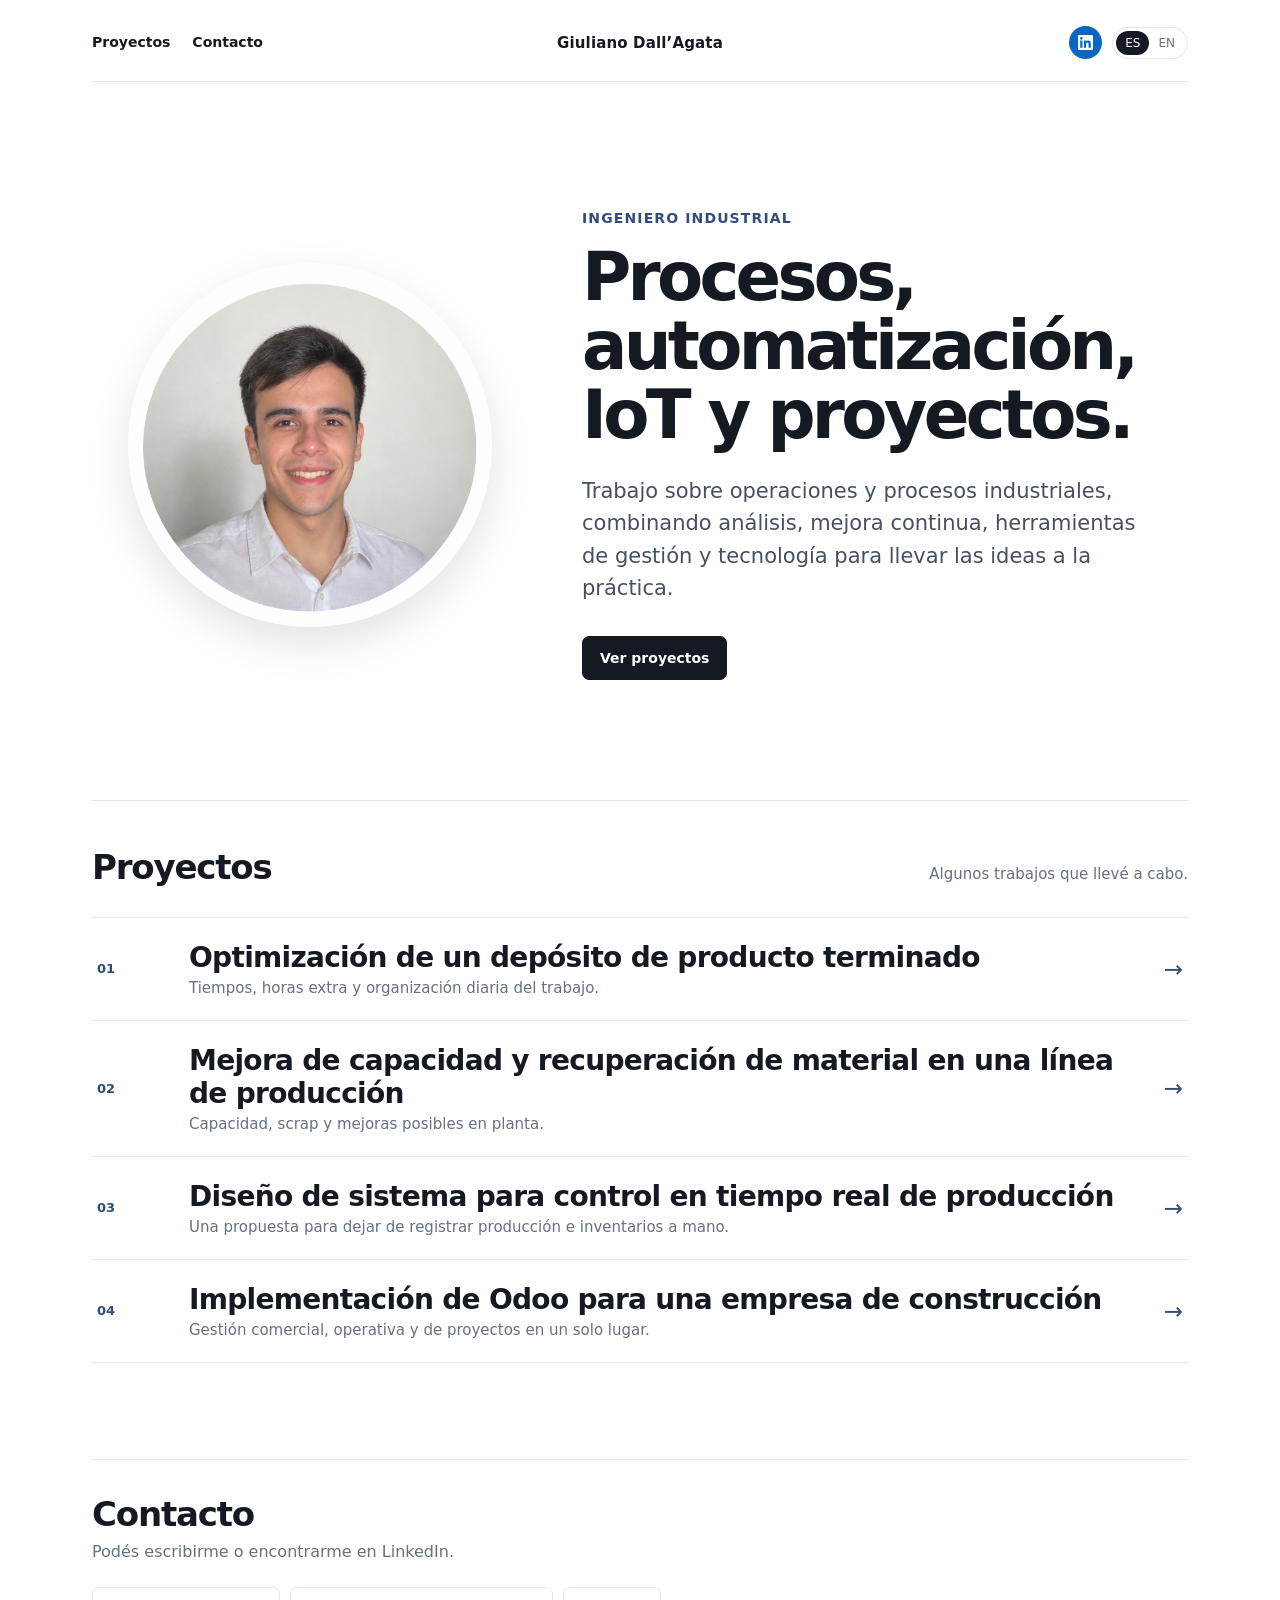
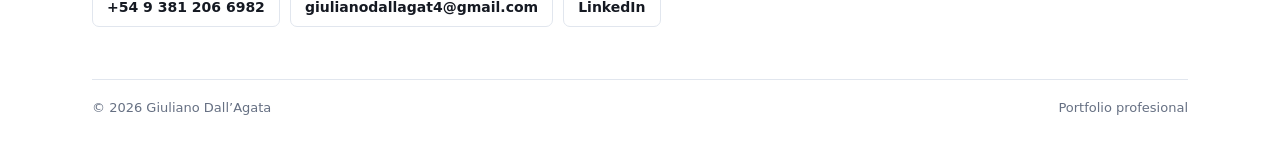
==== commit 85a945b4: "Add files via upload" ====
--- a/index.html
+++ b/index.html
@@ -31,8 +31,8 @@
       <a class="brand" href="./">Giuliano Dall’Agata</a>
       <div class="tools"><a class="linkedin" href="https://www.linkedin.com/in/giuliano-dallagata/" target="_blank" rel="noopener noreferrer" aria-label="Abrir perfil de LinkedIn"><svg viewBox="0 0 24 24" aria-hidden="true"><path d="M20.45 20.45h-3.56v-5.57c0-1.33-.03-3.04-1.85-3.04-1.85 0-2.13 1.45-2.13 2.94v5.67H9.35V8.99h3.42v1.57h.05c.48-.9 1.64-1.85 3.37-1.85 3.61 0 4.27 2.38 4.27 5.47v6.27zM5.34 7.43a2.07 2.07 0 1 1 0-4.14 2.07 2.07 0 0 1 0 4.14zm1.78 13.02H3.56V8.99h3.56v11.46zM22.23 0H1.77C.79 0 0 .77 0 1.72v20.56C0 23.23.79 24 1.77 24h20.46c.98 0 1.77-.77 1.77-1.72V1.72C24 .77 23.21 0 22.23 0z"/></svg></a><div class="language"><button id="btn-es" class="active" type="button">ES</button><button id="btn-en" type="button">EN</button></div></div>
     </header>
-    <main id="content-es" class="lang-content active"><section class="hero"><img src="./assets/foto-giuliano.png" alt="Giuliano Dall’Agata" class="portrait" /><div class="hero-copy"><p class="eyebrow">Ingeniero Industrial</p><h1>Procesos, automatización, IoT y proyectos.</h1><p class="summary">Trabajo sobre operaciones y procesos industriales, combinando análisis, mejora continua, herramientas de gestión y tecnología para llevar las ideas a la práctica.</p><div class="actions"><a class="button primary" href="#projects">Ver proyectos</a></div></div></section><section id="projects" class="projects"><div class="section-title"><h2>Proyectos</h2><p>Algunos trabajos que llevé a cabo.</p></div><ol class="project-list"><li><a class="project" href="./projects/deposito.html"><span class="project-number">01</span><span><h3>Depósito de producto terminado</h3><p>Tiempos, horas extra y organización diaria del trabajo.</p></span><span class="project-arrow">→</span></a></li><li><a class="project" href="./projects/veleria.html"><span class="project-number">02</span><span><h3>Velería</h3><p>Capacidad, scrap y mejoras posibles en planta.</p></span><span class="project-arrow">→</span></a></li><li><a class="project" href="./projects/iiot.html"><span class="project-number">03</span><span><h3>Automatización industrial — IIoT con LoRaWAN</h3><p>Una forma de llevar datos de planta al ERP.</p></span><span class="project-arrow">→</span></a></li><li><a class="project" href="./projects/odoo.html"><span class="project-number">04</span><span><h3>Implementación integral de Odoo</h3><p>Gestión comercial, operativa y de proyectos para una empresa de construcción.</p></span><span class="project-arrow">→</span></a></li></ol></section><section id="contact" class="contact"><h2>Contacto</h2><p>Podés escribirme o encontrarme en LinkedIn.</p><div class="contact-links"><a href="tel:+543812066982">+54 9 381 206 6982</a><a href="mailto:giulianodallagat4@gmail.com">giulianodallagat4@gmail.com</a><a href="https://www.linkedin.com/in/giuliano-dallagata/" target="_blank" rel="noopener noreferrer">LinkedIn</a></div></section></main>
-    <main id="content-en" class="lang-content"><section class="hero"><img src="./assets/foto-giuliano.png" alt="Giuliano Dall’Agata" class="portrait" /><div class="hero-copy"><p class="eyebrow">Industrial Engineer</p><h1>Processes, automation, IoT, and projects.</h1><p class="summary">I work on industrial operations and processes, combining analysis, continuous improvement, management tools, and technology to turn ideas into practical results.</p><div class="actions"><a class="button primary" href="#projects">View projects</a></div></div></section><section id="projects" class="projects"><div class="section-title"><h2>Projects</h2><p>Some of the work I carried out.</p></div><ol class="project-list"><li><a class="project" href="./projects/deposito.html"><span class="project-number">01</span><span><h3>Finished goods warehouse</h3><p>Time studies, overtime, and daily work organization.</p></span><span class="project-arrow">→</span></a></li><li><a class="project" href="./projects/veleria.html"><span class="project-number">02</span><span><h3>Candle production area</h3><p>Capacity, scrap, and practical plant improvements.</p></span><span class="project-arrow">→</span></a></li><li><a class="project" href="./projects/iiot.html"><span class="project-number">03</span><span><h3>Industrial automation — IIoT with LoRaWAN</h3><p>A way to move plant data into the ERP.</p></span><span class="project-arrow">→</span></a></li><li><a class="project" href="./projects/odoo.html"><span class="project-number">04</span><span><h3>End-to-end Odoo implementation</h3><p>Commercial, operational, and project management for a construction company.</p></span><span class="project-arrow">→</span></a></li></ol></section><section id="contact" class="contact"><h2>Contact</h2><p>Feel free to get in touch or find me on LinkedIn.</p><div class="contact-links"><a href="tel:+543812066982">+54 9 381 206 6982</a><a href="mailto:giulianodallagat4@gmail.com">giulianodallagat4@gmail.com</a><a href="https://www.linkedin.com/in/giuliano-dallagata/" target="_blank" rel="noopener noreferrer">LinkedIn</a></div></section></main>
+    <main id="content-es" class="lang-content active"><section class="hero"><img src="./assets/foto-giuliano.png" alt="Giuliano Dall’Agata" class="portrait" /><div class="hero-copy"><p class="eyebrow">Ingeniero Industrial</p><h1>Procesos, automatización, IoT y proyectos.</h1><p class="summary">Trabajo sobre operaciones y procesos industriales, combinando análisis, mejora continua, herramientas de gestión y tecnología para llevar las ideas a la práctica.</p><div class="actions"><a class="button primary" href="#projects">Ver proyectos</a></div></div></section><section id="projects" class="projects"><div class="section-title"><h2>Proyectos</h2><p>Algunos trabajos que llevé a cabo.</p></div><ol class="project-list"><li><a class="project" href="./projects/deposito.html"><span class="project-number">01</span><span><h3>Optimización de un depósito de producto terminado</h3><p>Tiempos, horas extra y organización diaria del trabajo.</p></span><span class="project-arrow">→</span></a></li><li><a class="project" href="./projects/veleria.html"><span class="project-number">02</span><span><h3>Mejora de capacidad y recuperación de material en una línea de producción</h3><p>Capacidad, scrap y mejoras posibles en planta.</p></span><span class="project-arrow">→</span></a></li><li><a class="project" href="./projects/iiot.html"><span class="project-number">03</span><span><h3>Diseño de sistema para control en tiempo real de producción</h3><p>Una propuesta para dejar de registrar producción e inventarios a mano.</p></span><span class="project-arrow">→</span></a></li><li><a class="project" href="./projects/odoo.html"><span class="project-number">04</span><span><h3>Implementación de Odoo para una empresa de construcción</h3><p>Gestión comercial, operativa y de proyectos en un solo lugar.</p></span><span class="project-arrow">→</span></a></li></ol></section><section id="contact" class="contact"><h2>Contacto</h2><p>Podés escribirme o encontrarme en LinkedIn.</p><div class="contact-links"><a href="tel:+543812066982">+54 9 381 206 6982</a><a href="mailto:giulianodallagat4@gmail.com">giulianodallagat4@gmail.com</a><a href="https://www.linkedin.com/in/giuliano-dallagata/" target="_blank" rel="noopener noreferrer">LinkedIn</a></div></section></main>
+    <main id="content-en" class="lang-content"><section class="hero"><img src="./assets/foto-giuliano.png" alt="Giuliano Dall’Agata" class="portrait" /><div class="hero-copy"><p class="eyebrow">Industrial Engineer</p><h1>Processes, automation, IoT, and projects.</h1><p class="summary">I work on industrial operations and processes, combining analysis, continuous improvement, management tools, and technology to turn ideas into practical results.</p><div class="actions"><a class="button primary" href="#projects">View projects</a></div></div></section><section id="projects" class="projects"><div class="section-title"><h2>Projects</h2><p>Some of the work I carried out.</p></div><ol class="project-list"><li><a class="project" href="./projects/deposito.html"><span class="project-number">01</span><span><h3>Finished goods warehouse optimization</h3><p>Time studies, overtime, and daily work organization.</p></span><span class="project-arrow">→</span></a></li><li><a class="project" href="./projects/veleria.html"><span class="project-number">02</span><span><h3>Capacity improvement and material recovery in candle production</h3><p>Capacity, scrap, and practical plant improvements.</p></span><span class="project-arrow">→</span></a></li><li><a class="project" href="./projects/iiot.html"><span class="project-number">03</span><span><h3>Real-time production monitoring system design</h3><p>A proposal to stop recording production and inventory by hand.</p></span><span class="project-arrow">→</span></a></li><li><a class="project" href="./projects/odoo.html"><span class="project-number">04</span><span><h3>Odoo implementation for a construction company</h3><p>Commercial, operational, and project management in one place.</p></span><span class="project-arrow">→</span></a></li></ol></section><section id="contact" class="contact"><h2>Contact</h2><p>Feel free to get in touch or find me on LinkedIn.</p><div class="contact-links"><a href="tel:+543812066982">+54 9 381 206 6982</a><a href="mailto:giulianodallagat4@gmail.com">giulianodallagat4@gmail.com</a><a href="https://www.linkedin.com/in/giuliano-dallagata/" target="_blank" rel="noopener noreferrer">LinkedIn</a></div></section></main>
     <footer><span>© <span id="y"></span> Giuliano Dall’Agata</span><span id="footer-label">Portfolio profesional</span></footer>
   </div>
   <script>
